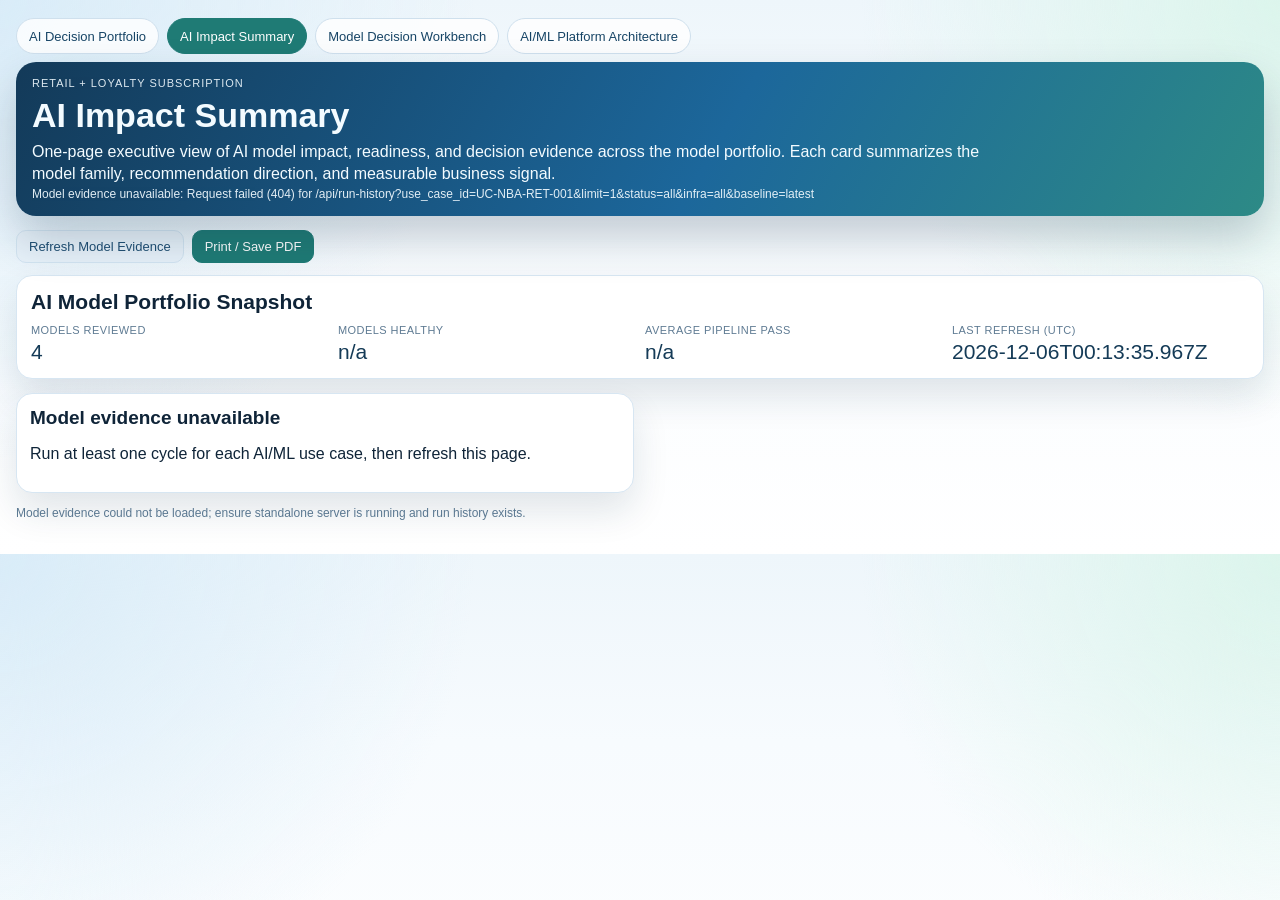
==== ui/experience/business-exec-summary.html @ dad5dd9d "Initial enterprise AI decision intelligence app" ====
<!doctype html>
<html lang="en">
  <head>
    <meta charset="UTF-8" />
    <meta name="viewport" content="width=device-width, initial-scale=1.0" />
    <title>AI Impact Summary</title>
    <link rel="stylesheet" href="business-storyboard.css" />
    <link rel="stylesheet" href="workbench-theme.css" />
  </head>
  <body>
    <main class="shell">
      <nav class="top-nav story-nav" aria-label="Business decision journey">
        <a href="business-home.html" title="Start with the AI model portfolio and recommended decision sequence.">AI Decision Portfolio</a>
        <a href="business-exec-summary.html" class="is-active" title="Review portfolio-level AI impact, model health, and readiness.">AI Impact Summary</a>
        <a href="workbench.html" title="Inspect model recommendations, impact forecasts, and evidence for each flow.">Model Decision Workbench</a>
        <a href="index.html" title="Open the AI/ML runtime architecture, lineage, and model evidence presentation.">AI/ML Platform Architecture</a>
      </nav>

      <section class="hero exec-hero">
        <p class="eyebrow">Retail + Loyalty Subscription</p>
        <h1>AI Impact Summary</h1>
        <p>
          One-page executive view of AI model impact, readiness, and decision evidence across the model portfolio.
          Each card summarizes the model family, recommendation direction, and measurable business signal.
        </p>
        <p id="exec-live-status" class="hero-live-status">Loading live AI impact summary...</p>
      </section>

      <section class="exec-toolbar" aria-label="Executive controls">
        <button id="exec-refresh" class="btn btn-secondary" type="button">Refresh Model Evidence</button>
        <button id="exec-print" class="btn btn-primary" type="button">Print / Save PDF</button>
      </section>

      <section class="exec-portfolio" aria-label="AI model portfolio overview">
        <article class="exec-portfolio-card">
          <h2>AI Model Portfolio Snapshot</h2>
          <div class="exec-portfolio-grid">
            <div>
              <p class="metric-label">Models Reviewed</p>
              <p id="exec-flows-reviewed" class="metric-value">4</p>
            </div>
            <div>
              <p class="metric-label">Models Healthy</p>
              <p id="exec-flows-healthy" class="metric-value">n/a</p>
            </div>
            <div>
              <p class="metric-label">Average Pipeline Pass</p>
              <p id="exec-avg-pass-rate" class="metric-value">n/a</p>
            </div>
            <div>
              <p class="metric-label">Last Refresh (UTC)</p>
              <p id="exec-last-refresh" class="metric-value">n/a</p>
            </div>
          </div>
        </article>
      </section>

      <section id="exec-cards" class="exec-grid" aria-label="AI model impact summaries"></section>

      <p id="exec-footnote" class="footnote">
        AI impact summary uses live model evidence from latest run artifacts (`/api/run-history` + `/api/runs`).
      </p>
    </main>
    <script src="business-exec-live.js"></script>
  </body>
</html>
---- ui/experience/business-storyboard.css ----
:root {
  --ink-900: #102336;
  --ink-700: #274662;
  --ink-500: #5a7891;
  --mist-120: #e8f1f8;
  --mist-80: #eff6fb;
  --mist-40: #f8fcff;
  --surface: #ffffff;
  --border-soft: #dbe9f4;
  --sky-600: #206ea2;
  --sea-600: #1e7c74;
  --amber-600: #b67b27;
  --rose-600: #b86258;
  --radius-xl: 20px;
  --radius-lg: 16px;
  --radius-md: 12px;
  --radius-sm: 10px;
  --shadow-soft: 0 14px 30px rgba(18, 46, 71, 0.1);
  --shadow-hero: 0 24px 56px rgba(13, 45, 70, 0.22);
  --font-main: "Avenir Next", "Trebuchet MS", "Gill Sans", sans-serif;
}

* {
  box-sizing: border-box;
}

body {
  margin: 0;
  font-family: var(--font-main);
  color: var(--ink-900);
  background:
    radial-gradient(circle at 10% 0%, #d6edfc 0%, transparent 46%),
    radial-gradient(circle at 90% 0%, #ddf7ef 0%, transparent 38%),
    linear-gradient(180deg, #eff7fd 0%, #f8fcff 34%, #ffffff 100%);
}

.shell {
  max-width: 1200px;
  margin: 0 auto;
  padding: 24px 20px 40px;
}

.top-nav {
  display: flex;
  flex-wrap: wrap;
  align-items: center;
  gap: 8px;
  margin-bottom: 12px;
}

.top-nav a {
  text-decoration: none;
  color: #0f3e5e;
  background: rgba(255, 255, 255, 0.72);
  border: 1px solid #d6e6f2;
  border-radius: 999px;
  padding: 8px 12px;
  font-size: 13px;
}

.top-nav a.is-active {
  background: #1f7b75;
  border-color: #1f7b75;
  color: #ffffff;
}

.story-nav {
  align-items: stretch;
}

.story-nav a {
  display: inline-flex;
  align-items: center;
  gap: 6px;
  min-height: 36px;
}

.story-nav a span {
  display: inline-flex;
  align-items: center;
  justify-content: center;
  min-width: 24px;
  height: 22px;
  border-radius: 999px;
  background: #e7f1f9;
  color: #1a628f;
  font-weight: 800;
  font-size: 11px;
}

.story-nav a.is-active span {
  background: rgba(255, 255, 255, 0.2);
  color: #ffffff;
}

.hero {
  background: linear-gradient(125deg, #153854 0%, #205e8a 58%, #2d8a86 100%);
  color: #f7fcff;
  border-radius: 24px;
  box-shadow: var(--shadow-hero);
  padding: 24px 22px 20px;
  position: relative;
  overflow: hidden;
}

.hero::after {
  content: "";
  position: absolute;
  right: -60px;
  bottom: -90px;
  width: 220px;
  height: 220px;
  border-radius: 50%;
  background: rgba(255, 255, 255, 0.12);
}

.hero > * {
  position: relative;
  z-index: 1;
}

.eyebrow {
  margin: 0 0 5px;
  text-transform: uppercase;
  letter-spacing: 0.08em;
  font-size: 12px;
  opacity: 0.9;
}

.hero h1 {
  margin: 0 0 10px;
  font-size: clamp(26px, 4vw, 38px);
  line-height: 1.04;
}

.hero p {
  margin: 0;
  max-width: 780px;
  line-height: 1.45;
}

.hero-live-status {
  margin-top: 10px;
  font-size: 12px;
  opacity: 0.92;
}

.hero-steps {
  margin-top: 12px;
  font-size: 13px;
  line-height: 1.5;
  color: #dff0fb;
}

.flow-strip {
  display: grid;
  grid-template-columns: repeat(3, minmax(0, 1fr));
  gap: 12px;
  margin-top: 16px;
}

.flow-pill {
  border: 1px solid rgba(255, 255, 255, 0.25);
  background: rgba(255, 255, 255, 0.15);
  border-radius: 999px;
  padding: 10px 12px;
  text-align: center;
  font-size: 13px;
}

.story-intro {
  margin-top: 14px;
  background: var(--surface);
  border: 1px solid var(--border-soft);
  border-radius: var(--radius-md);
  box-shadow: var(--shadow-soft);
  padding: 14px;
}

.story-title {
  margin: 0 0 8px;
  font-size: 18px;
  color: #1b4d6e;
}

.story-intro p {
  margin: 0;
  color: var(--ink-700);
  font-size: 14px;
  line-height: 1.45;
}

.story-intro p + p {
  margin-top: 8px;
}

.story-help {
  color: #305a76;
}

.pipeline {
  display: grid;
  grid-template-columns: repeat(3, minmax(0, 1fr));
  gap: 14px;
  margin-top: 16px;
}

.stage {
  background: var(--surface);
  border: 1px solid var(--border-soft);
  border-radius: var(--radius-lg);
  box-shadow: var(--shadow-soft);
  padding: 14px;
}

.stage-badge {
  display: inline-block;
  color: #ffffff;
  border-radius: 999px;
  padding: 4px 9px;
  font-size: 11px;
  text-transform: uppercase;
  letter-spacing: 0.06em;
  margin-bottom: 8px;
}

.stage-input .stage-badge {
  background: var(--sky-600);
}

.stage-reco .stage-badge {
  background: var(--sea-600);
}

.stage-impact .stage-badge {
  background: var(--amber-600);
}

.stage h2 {
  margin: 0 0 8px;
  font-size: 21px;
  line-height: 1.2;
}

.small-note {
  margin: 0;
  color: var(--ink-700);
  font-size: 13px;
  line-height: 1.4;
}

.stage-metric {
  margin-top: 10px;
  border: 1px solid #ddeaf3;
  background: #f6fbff;
  border-radius: var(--radius-sm);
  padding: 9px 10px;
}

.stage-metric.compact {
  margin-top: 0;
}

.stage-metric-grid {
  margin-top: 10px;
  display: grid;
  grid-template-columns: repeat(2, minmax(0, 1fr));
  gap: 8px;
}

.metric-label {
  margin: 0 0 4px;
  color: var(--ink-500);
  text-transform: uppercase;
  letter-spacing: 0.04em;
  font-size: 11px;
}

.metric-value {
  margin: 0;
  font-size: 24px;
  color: #153b57;
}

.metric-sub {
  margin: 4px 0 0;
  color: var(--ink-700);
  font-size: 12px;
  line-height: 1.35;
}

.signal-list {
  list-style: none;
  padding: 0;
  margin: 10px 0 0;
  display: grid;
  gap: 8px;
}

.signal-list li {
  background: var(--mist-40);
  border: 1px solid #e0ebf3;
  border-radius: var(--radius-sm);
  padding: 9px 10px;
  font-size: 13px;
  line-height: 1.35;
}

.signal-tag {
  display: inline-block;
  border-radius: 999px;
  font-size: 11px;
  padding: 2px 8px;
  margin-right: 5px;
  vertical-align: 1px;
}

.tag-good {
  background: #def3e6;
  color: #1d6f40;
}

.tag-watch {
  background: #fff2df;
  color: #8d5a0f;
}

.tag-risk {
  background: #f9e3e1;
  color: #8d3f39;
}

.recommendation-table {
  width: 100%;
  border-collapse: collapse;
  font-size: 13px;
  margin-top: 10px;
}

.recommendation-table th,
.recommendation-table td {
  text-align: left;
  padding: 8px 6px;
  border-bottom: 1px solid #e5edf4;
}

.recommendation-table th {
  color: var(--ink-500);
  font-weight: 600;
}

.rank-dot {
  width: 25px;
  height: 25px;
  border-radius: 50%;
  color: #ffffff;
  display: inline-flex;
  align-items: center;
  justify-content: center;
  font-size: 12px;
}

.rank-1 {
  background: #217e77;
}

.rank-2 {
  background: #2c84ba;
}

.rank-3 {
  background: #bd7f26;
}

.impact-grid {
  display: grid;
  gap: 8px;
  margin-top: 10px;
}

.impact-row {
  border: 1px solid #e1ebf3;
  background: var(--mist-40);
  border-radius: var(--radius-sm);
  padding: 8px 10px;
}

.impact-head {
  display: flex;
  justify-content: space-between;
  gap: 10px;
  font-size: 13px;
  margin-bottom: 5px;
}

.bar {
  width: 100%;
  height: 8px;
  background: #e8eff5;
  border-radius: 999px;
  overflow: hidden;
}

.fill {
  height: 100%;
  border-radius: 999px;
}

.fill-revenue {
  background: linear-gradient(90deg, #24887d, #57c299);
}

.fill-retention {
  background: linear-gradient(90deg, #247db7, #61afdd);
}

.fill-margin {
  background: linear-gradient(90deg, #b37721, #e3a44a);
}

.fill-risk {
  background: linear-gradient(90deg, #b85d54, #d98077);
}

.decision-panel {
  margin-top: 12px;
  border: 1px solid #d9e9f4;
  background: #f5fbff;
  border-radius: var(--radius-md);
  padding: 11px;
}

.decision-panel h3 {
  margin: 0 0 8px;
  font-size: 15px;
}

.decision-panel p {
  margin: 0;
  color: var(--ink-700);
  font-size: 13px;
}

.actions {
  display: flex;
  flex-wrap: wrap;
  gap: 8px;
  margin-top: 9px;
}

.btn {
  border: none;
  border-radius: 10px;
  padding: 9px 12px;
  font-size: 13px;
}

.btn-primary {
  color: #ffffff;
  background: #1f7b75;
}

.btn-secondary {
  color: #1b4566;
  background: #e5f0f8;
}

.footnote {
  margin-top: 13px;
  color: var(--ink-500);
  font-size: 12px;
}

.journey-nav {
  margin-top: 14px;
  display: flex;
  flex-wrap: wrap;
  gap: 8px;
}

.journey-nav a {
  text-decoration: none;
  display: inline-block;
  border-radius: 10px;
  padding: 8px 12px;
  font-size: 13px;
}

.journey-back {
  border: 1px solid #d8e8f3;
  background: #f4f9fd;
  color: #214966;
}

.journey-next {
  background: #1f7b75;
  color: #ffffff;
}

.flow-card-grid {
  margin-top: 16px;
  display: grid;
  grid-template-columns: repeat(2, minmax(0, 1fr));
  gap: 14px;
}

.flow-card {
  background: var(--surface);
  border: 1px solid var(--border-soft);
  border-radius: var(--radius-lg);
  box-shadow: var(--shadow-soft);
  padding: 14px;
}

.flow-card h2 {
  margin: 0 0 8px;
  font-size: 20px;
}

.flow-card-mode {
  margin: 0 0 8px;
  font-size: 12px;
  display: inline-block;
  padding: 3px 8px;
  border-radius: 999px;
  background: #def4ea;
  color: #1d6940;
}

.flow-card-mode.is-pending {
  background: #fff1de;
  color: #80510d;
}

.flow-card p {
  margin: 0 0 10px;
  font-size: 14px;
  color: var(--ink-700);
  line-height: 1.45;
}

.flow-card ul {
  list-style: none;
  margin: 0 0 12px;
  padding: 0;
  display: grid;
  gap: 6px;
  font-size: 13px;
}

.flow-card a {
  text-decoration: none;
  display: inline-block;
  border-radius: 10px;
  padding: 8px 11px;
  background: #1f7b75;
  color: #ffffff;
  font-size: 13px;
}

.support-panel {
  margin-top: 14px;
  border: 1px solid var(--border-soft);
  background: var(--mist-80);
  border-radius: var(--radius-md);
  padding: 12px;
  display: grid;
  grid-template-columns: minmax(0, 1fr) auto;
  gap: 14px;
  align-items: center;
}

.support-panel h3 {
  margin: 0 0 8px;
  font-size: 15px;
}

.support-panel p {
  margin: 0;
  color: var(--ink-700);
  font-size: 13px;
  line-height: 1.4;
}

.support-actions {
  display: flex;
  flex-wrap: wrap;
  gap: 8px;
  justify-content: flex-end;
}

.support-link {
  text-decoration: none;
  display: inline-block;
  border-radius: 10px;
  padding: 8px 12px;
  background: #1f7b75;
  color: #ffffff;
  font-size: 13px;
  white-space: nowrap;
}

.presentation-path {
  margin-top: 14px;
  border: 1px solid #dbe8f2;
  background: #f8fcff;
  border-radius: var(--radius-md);
  padding: 13px;
}

.presentation-path h3 {
  margin: 0 0 8px;
  font-size: 16px;
}

.presentation-path ol {
  margin: 0;
  padding-left: 18px;
  display: grid;
  gap: 6px;
  color: var(--ink-700);
  font-size: 13px;
}

.presentation-path a {
  text-decoration: none;
  margin-top: 10px;
  display: inline-block;
  border-radius: 10px;
  padding: 8px 12px;
  background: #1f7b75;
  color: #ffffff;
  font-size: 13px;
}

.exec-hero {
  padding-bottom: 18px;
}

.exec-toolbar {
  margin-top: 14px;
  display: flex;
  flex-wrap: wrap;
  gap: 8px;
}

.exec-portfolio {
  margin-top: 12px;
}

.exec-portfolio-card {
  background: var(--surface);
  border: 1px solid var(--border-soft);
  border-radius: var(--radius-lg);
  box-shadow: var(--shadow-soft);
  padding: 14px;
}

.exec-portfolio-card h2 {
  margin: 0;
  font-size: 21px;
}

.exec-portfolio-grid {
  margin-top: 10px;
  display: grid;
  grid-template-columns: repeat(4, minmax(0, 1fr));
  gap: 10px;
}

.exec-portfolio-grid .metric-value {
  font-size: 21px;
}

.exec-grid {
  margin-top: 14px;
  display: grid;
  grid-template-columns: repeat(2, minmax(0, 1fr));
  gap: 12px;
}

.exec-card {
  background: var(--surface);
  border: 1px solid var(--border-soft);
  border-radius: var(--radius-lg);
  box-shadow: var(--shadow-soft);
  padding: 13px;
}

.exec-card-error {
  border-color: #efd1ce;
  background: #fff8f7;
}

.exec-card-head {
  display: flex;
  align-items: baseline;
  justify-content: space-between;
  gap: 8px;
}

.exec-card h3 {
  margin: 0;
  font-size: 19px;
}

.exec-run {
  margin: 0;
  font-size: 12px;
  color: var(--ink-500);
}

.exec-decision,
.exec-context,
.exec-health,
.exec-meta {
  margin: 8px 0 0;
  color: var(--ink-700);
  font-size: 13px;
  line-height: 1.4;
}

.exec-kpi-list {
  margin-top: 10px;
  border: 1px solid #dce9f3;
  background: #f6fbff;
  border-radius: var(--radius-sm);
  padding: 8px 10px;
}

.exec-kpi-row {
  display: flex;
  justify-content: space-between;
  gap: 10px;
  font-size: 13px;
}

.exec-kpi-row + .exec-kpi-row {
  margin-top: 6px;
}

.exec-kpi-row strong {
  color: #173f5c;
}

.exec-link {
  margin-top: 10px;
  text-decoration: none;
  display: inline-block;
  border-radius: 10px;
  padding: 8px 12px;
  background: #1f7b75;
  color: #ffffff;
  font-size: 13px;
}

.guided-shell {
  margin-top: 14px;
  background:
    linear-gradient(120deg, rgba(21, 59, 87, 0.95) 0%, rgba(33, 104, 143, 0.93) 52%, rgba(42, 136, 131, 0.9) 100%);
  border: 1px solid rgba(255, 255, 255, 0.22);
  border-radius: var(--radius-lg);
  box-shadow: 0 18px 36px rgba(16, 49, 76, 0.24);
  color: #f3fbff;
  padding: 14px;
}

.guided-top-row {
  display: flex;
  align-items: center;
  justify-content: space-between;
  gap: 10px;
}

.guided-kicker {
  margin: 0;
  text-transform: uppercase;
  letter-spacing: 0.08em;
  font-size: 11px;
  opacity: 0.88;
}

.guided-top-row h3 {
  margin: 3px 0 0;
  font-size: 20px;
  line-height: 1.2;
}

.guided-mode-switch {
  display: inline-flex;
  gap: 6px;
  background: rgba(255, 255, 255, 0.1);
  border: 1px solid rgba(255, 255, 255, 0.26);
  padding: 4px;
  border-radius: 999px;
}

.guided-mode-btn {
  border: 0;
  background: transparent;
  color: #d9ecf8;
  border-radius: 999px;
  padding: 7px 11px;
  font-size: 12px;
}

.guided-mode-btn.is-active {
  background: #ffffff;
  color: #163f5e;
}

.guided-progress-track {
  margin-top: 12px;
  width: 100%;
  height: 8px;
  border-radius: 999px;
  background: rgba(255, 255, 255, 0.24);
  overflow: hidden;
}

.guided-progress-fill {
  height: 100%;
  width: 0;
  border-radius: 999px;
  background: linear-gradient(90deg, #66cebc 0%, #9ee5cf 100%);
  transition: width 0.35s ease;
}

.guided-steps {
  margin-top: 10px;
  display: grid;
  grid-template-columns: repeat(3, minmax(0, 1fr));
  gap: 8px;
}

.guided-step-btn {
  border: 1px solid rgba(255, 255, 255, 0.26);
  background: rgba(255, 255, 255, 0.1);
  color: #ecf7ff;
  border-radius: 10px;
  padding: 8px 10px;
  text-align: left;
  font-size: 13px;
  line-height: 1.3;
}

.guided-step-btn.is-active {
  border-color: rgba(255, 255, 255, 0.9);
  background: rgba(255, 255, 255, 0.2);
  box-shadow: inset 0 0 0 1px rgba(255, 255, 255, 0.18);
}

.guided-footer-row {
  margin-top: 10px;
  display: flex;
  flex-wrap: wrap;
  gap: 10px;
  align-items: baseline;
}

.guided-counter {
  margin: 0;
  font-size: 13px;
  font-weight: 600;
}

.guided-hint {
  margin: 0;
  font-size: 13px;
  color: #d5ebf9;
}

.guided-actions {
  margin-top: 10px;
  display: flex;
  flex-wrap: wrap;
  gap: 8px;
}

.guided-actions .btn {
  border: 1px solid rgba(255, 255, 255, 0.34);
}

.story-guided-mode .pipeline {
  margin-top: 12px;
  grid-template-columns: 1fr;
}

.story-guided-mode .story-step {
  max-width: 980px;
  width: 100%;
  margin: 0 auto;
  animation: guided-step-enter 0.28s ease;
}

.story-guided-mode .story-step.is-current-step {
  box-shadow: 0 20px 38px rgba(15, 42, 65, 0.16);
}

@keyframes guided-step-enter {
  from {
    opacity: 0;
    transform: translateY(8px);
  }

  to {
    opacity: 1;
    transform: translateY(0);
  }
}

@media (max-width: 1100px) {
  .pipeline {
    grid-template-columns: 1fr;
  }

  .stage-metric-grid {
    grid-template-columns: 1fr;
  }

  .flow-strip {
    grid-template-columns: 1fr;
  }

  .exec-portfolio-grid {
    grid-template-columns: repeat(2, minmax(0, 1fr));
  }

  .exec-grid {
    grid-template-columns: 1fr;
  }

  .guided-top-row {
    flex-direction: column;
    align-items: flex-start;
  }

  .guided-steps {
    grid-template-columns: 1fr;
  }
}

@media (max-width: 720px) {
  .support-panel {
    grid-template-columns: 1fr;
  }

  .support-actions {
    justify-content: flex-start;
  }

  .flow-card-grid {
    grid-template-columns: 1fr;
  }

  .exec-portfolio-grid {
    grid-template-columns: 1fr;
  }
}

@media print {
  body {
    background: #ffffff;
    color: #111111;
  }

  .shell {
    max-width: none;
    padding: 0;
  }

  .top-nav,
  .exec-toolbar,
  .guided-shell,
  .exec-link {
    display: none;
  }

  .hero {
    box-shadow: none;
    border: 1px solid #dcdcdc;
    background: #ffffff;
    color: #111111;
  }

  .hero::after {
    display: none;
  }

  .exec-card,
  .exec-portfolio-card {
    break-inside: avoid;
    box-shadow: none;
    border: 1px solid #dcdcdc;
  }

  .exec-grid {
    grid-template-columns: 1fr 1fr;
  }
}
---- ui/experience/workbench-theme.css ----
:root {
  --wb-bg-1: #f2f8fc;
  --wb-bg-2: #ffffff;
  --wb-ink-900: #0f2438;
  --wb-ink-700: #2e4a62;
  --wb-ink-500: #5f7b93;
  --wb-border: #d7e6f2;
  --wb-surface: #ffffff;
  --wb-brand: #1c6fa6;
  --wb-brand-2: #1f7b75;
  --wb-brand-soft: #e8f4fb;
  --wb-good: #22764a;
  --wb-warn: #9b6718;
  --wb-bad: #9f3d38;
  --wb-radius-lg: 16px;
  --wb-radius-md: 12px;
  --wb-radius-sm: 10px;
  --wb-shadow: 0 18px 36px rgba(20, 49, 73, 0.12);
  --wb-font: "Avenir Next", "Trebuchet MS", "Gill Sans", sans-serif;
}

body {
  font-family: var(--wb-font);
  color: var(--wb-ink-900);
  background:
    radial-gradient(circle at 0% 0%, #d9ecf8 0%, transparent 34%),
    radial-gradient(circle at 100% 0%, #dcf5ec 0%, transparent 30%),
    linear-gradient(180deg, #eef6fb 0%, #f7fbfe 34%, #ffffff 100%);
}

.page-bg {
  display: none;
}

.shell,
.app-shell {
  max-width: 1420px;
  margin: 0 auto;
  padding: 18px 16px 22px;
}

.top-nav,
.wb-theme-top-nav {
  display: flex;
  flex-wrap: wrap;
  gap: 8px;
  margin-bottom: 8px;
}

.top-nav a,
.wb-theme-top-nav a {
  text-decoration: none;
  font-size: 13px;
  color: #174566;
  border: 1px solid #cfe0ed;
  border-radius: 999px;
  background: rgba(255, 255, 255, 0.82);
  padding: 8px 12px;
}

.top-nav a.is-active,
.wb-theme-top-nav a.is-active {
  background: var(--wb-brand-2);
  border-color: var(--wb-brand-2);
  color: #ffffff;
}

.story-nav a {
  display: inline-flex;
  align-items: center;
  gap: 6px;
}

.story-nav a span {
  display: inline-flex;
  align-items: center;
  justify-content: center;
  min-width: 24px;
  height: 22px;
  border-radius: 999px;
  background: #e7f1f9;
  color: #1a628f;
  font-weight: 800;
  font-size: 11px;
}

.story-nav a.is-active span {
  background: rgba(255, 255, 255, 0.2);
  color: #ffffff;
}

.hero {
  border-radius: 20px;
  background: linear-gradient(120deg, #133a59 0%, #1c679b 56%, #2d8a86 100%);
  color: #f3fbff;
  padding: 14px 16px;
  box-shadow: 0 22px 45px rgba(17, 48, 75, 0.23);
}

.hero::after {
  display: none;
}

.eyebrow {
  margin: 0;
  font-size: 11px;
  text-transform: uppercase;
  letter-spacing: 0.09em;
  opacity: 0.9;
}

.hero h1 {
  margin: 6px 0;
  font-size: clamp(25px, 3vw, 34px);
  line-height: 1.1;
}

.hero p,
.subtitle {
  margin: 0;
  max-width: 980px;
  line-height: 1.4;
  color: inherit;
}

.hero-live-status {
  margin-top: 10px;
}

.card,
.flow-card,
.exec-portfolio-card,
.exec-card,
.support-panel,
.presentation-path {
  border: 1px solid var(--wb-border);
  border-radius: var(--wb-radius-lg);
  background: var(--wb-surface);
  box-shadow: var(--wb-shadow);
}

.section-head p,
.small,
.small-inline,
.flow-card p,
.support-panel p,
.presentation-path ol,
.exec-decision,
.exec-context,
.exec-health,
.exec-meta {
  color: var(--wb-ink-700);
}

.label,
.metric-label,
.flow-card-mode,
.history-run {
  color: var(--wb-ink-500);
}

.flow-strip {
  margin-top: 12px;
}

.flow-pill {
  border: 1px solid rgba(255, 255, 255, 0.33);
  background: rgba(255, 255, 255, 0.15);
  color: #e7f5ff;
}

.mode-toggle {
  background: #e7f1f9;
  border: 1px solid #d2e4f1;
}

.mode-btn {
  color: #1f4e72;
}

.mode-btn.is-active {
  background: var(--wb-brand-2);
  color: #ffffff;
}

#use-case-select,
#run-seed,
#run-runtime-mode,
#run-scenario-id,
#run-history-limit,
#run-history-status,
#run-history-infra,
#run-history-baseline,
.history-filters select,
.history-filters input[type="text"] {
  border: 1px solid #cfdfec;
  border-radius: 10px;
  background: #ffffff;
  color: #1f4e72;
}

.action-btn {
  border: 1px solid #d2e4f1;
  border-radius: 10px;
  background: #e7f1f9;
  color: #1f4e72;
}

.action-btn.alt {
  background: #e8f4fb;
  border-color: #d2e4f1;
  color: #1f4e72;
}

.run-history-wrap,
#story-content,
#run-content {
  padding-bottom: 12px;
}

.history-card,
.layer-card,
.row-item,
.guided-step,
.tile {
  border: 1px solid #dbe8f2;
  background: #ffffff;
}

.table-wrap {
  border: 1px solid #dce9f3;
  border-radius: var(--wb-radius-sm);
}

.table th {
  background: #eef5fb;
  color: var(--wb-ink-700);
}

.status.pass {
  background: #def4e7;
  color: var(--wb-good);
  border-color: rgba(34, 118, 74, 0.22);
}

.status.fail {
  background: #fde6e4;
  color: var(--wb-bad);
  border-color: rgba(159, 61, 56, 0.25);
}

.status.warn {
  background: #fff3df;
  color: var(--wb-warn);
  border-color: rgba(155, 103, 24, 0.26);
}

.status.unknown {
  background: #e9eef3;
  color: #4b6073;
  border-color: rgba(75, 96, 115, 0.24);
}

.btn,
.flow-card a,
.support-link,
.presentation-path a,
.exec-link {
  border-radius: 10px;
  padding: 8px 12px;
  border: 1px solid transparent;
}

.btn-primary,
.flow-card a,
.support-link,
.presentation-path a,
.exec-link {
  background: var(--wb-brand-2);
  border-color: var(--wb-brand-2);
  color: #ffffff;
}

.btn-secondary {
  background: #e7f1f9;
  border-color: #d2e4f1;
  color: #1f4e72;
}

.footer-note {
  margin-top: 12px;
  border: 1px solid var(--wb-border);
  border-radius: var(--wb-radius-md);
  background: #f8fcff;
  box-shadow: var(--wb-shadow);
  padding: 0 16px;
}

@media (max-width: 980px) {
  .shell,
  .app-shell {
    padding: 14px 12px 18px;
  }

  .flow-strip,
  .flow-card-grid,
  .exec-portfolio-grid,
  .exec-grid,
  .controls,
  .tiles,
  .architecture-grid,
  .detail-layout {
    grid-template-columns: 1fr;
  }
}
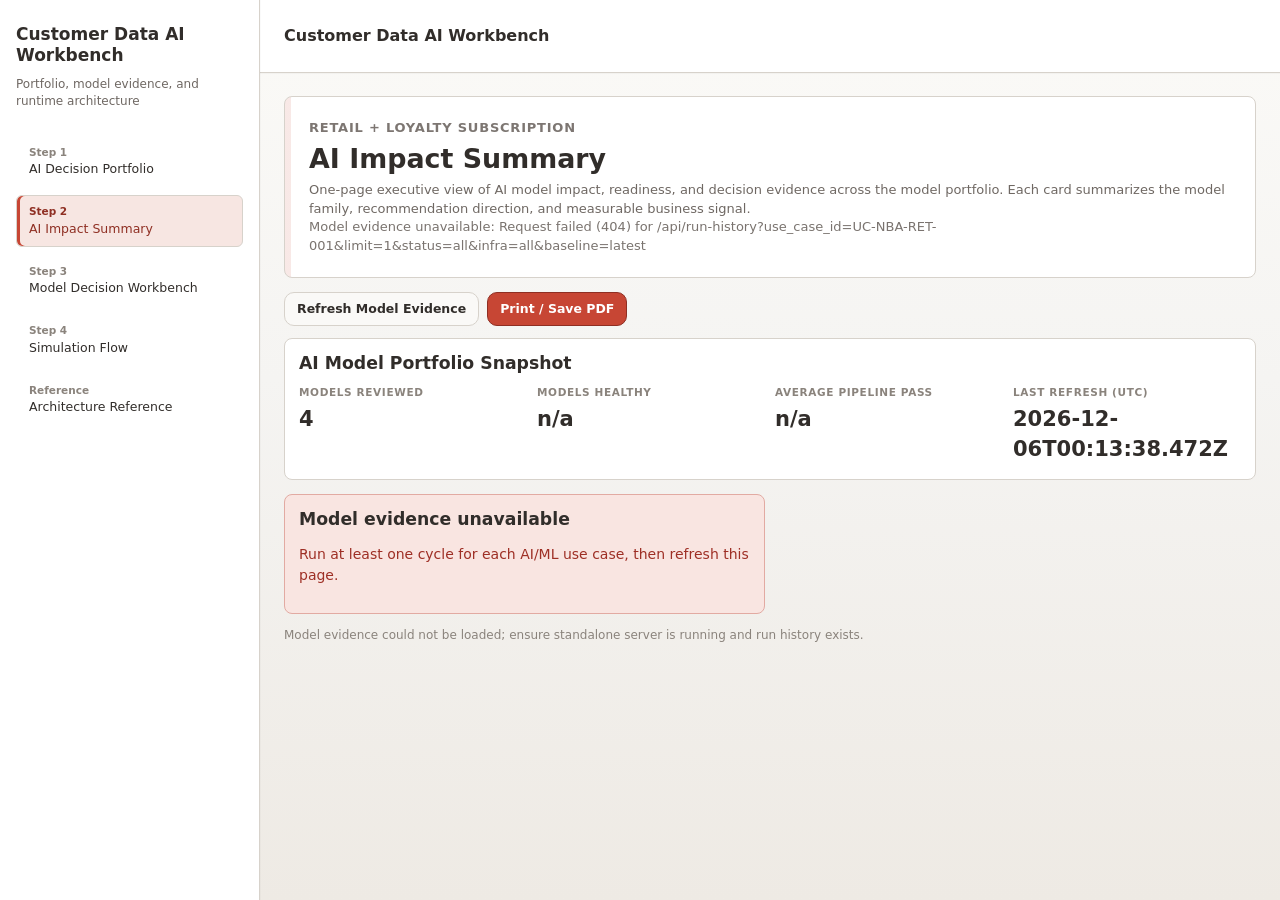
==== commit 3ef46949: "Refine Redwood UI and simulation flow" ====
--- a/ui/experience/business-exec-summary.html
+++ b/ui/experience/business-exec-summary.html
@@ -13,7 +13,8 @@
         <a href="business-home.html" title="Start with the AI model portfolio and recommended decision sequence.">AI Decision Portfolio</a>
         <a href="business-exec-summary.html" class="is-active" title="Review portfolio-level AI impact, model health, and readiness.">AI Impact Summary</a>
         <a href="workbench.html" title="Inspect model recommendations, impact forecasts, and evidence for each flow.">Model Decision Workbench</a>
-        <a href="index.html" title="Open the AI/ML runtime architecture, lineage, and model evidence presentation.">AI/ML Platform Architecture</a>
+        <a href="index.html#simulate" title="Change model setup, run stage-by-stage simulation, and inspect live evidence.">Simulation Flow</a>
+        <a href="index.html#overview" title="Open the AI/ML runtime architecture, lineage, and reference evidence.">Architecture Reference</a>
       </nav>
 
       <section class="hero exec-hero">
--- a/ui/experience/workbench-theme.css
+++ b/ui/experience/workbench-theme.css
@@ -313,3 +313,2286 @@
     grid-template-columns: 1fr;
   }
 }
+
+/* Redwood presentation layer inspired by the renewal copilot: warm enterprise neutrals,
+   redwood red actions, and denser evidence surfaces. */
+:root {
+  --redwood-bg: #f7f5f1;
+  --redwood-bg-raised: #fbfaf7;
+  --redwood-surface: #fffefa;
+  --redwood-surface-subtle: #f1eee8;
+  --redwood-border: #ddd7cd;
+  --redwood-border-strong: #cfc5b8;
+  --redwood-ink: #211f1d;
+  --redwood-muted: #625c55;
+  --redwood-muted-2: #82786d;
+  --redwood-red: #c74634;
+  --redwood-red-dark: #9f3327;
+  --redwood-red-soft: #f8e9e5;
+  --redwood-blue: #315f72;
+  --redwood-blue-soft: #e7eff2;
+  --redwood-green: #2f6f4e;
+  --redwood-green-soft: #e8f2eb;
+  --redwood-amber: #8b6220;
+  --redwood-amber-soft: #fbf0dc;
+  --redwood-danger: #9e2f25;
+  --redwood-danger-soft: #fae8e5;
+
+  --ink-900: var(--redwood-ink);
+  --ink-700: var(--redwood-muted);
+  --ink-500: var(--redwood-muted-2);
+  --mist-120: #e8e2d8;
+  --mist-80: #f3f0ea;
+  --mist-40: var(--redwood-bg-raised);
+  --surface: var(--redwood-surface);
+  --border-soft: var(--redwood-border);
+  --sky-600: var(--redwood-blue);
+  --sea-600: var(--redwood-green);
+  --amber-600: var(--redwood-amber);
+  --rose-600: var(--redwood-red);
+
+  --bg-deep: #2a2520;
+  --bg-mid: #4d332b;
+  --bg-soft: var(--redwood-bg);
+  --card: var(--redwood-surface);
+  --ink-strong: var(--redwood-ink);
+  --ink-muted: var(--redwood-muted);
+  --accent: var(--redwood-red);
+  --accent-2: #b8753d;
+  --pass: var(--redwood-green);
+  --fail: var(--redwood-danger);
+  --warn: var(--redwood-amber);
+  --unknown: var(--redwood-muted-2);
+  --border: var(--redwood-border);
+  --shadow: 0 1px 2px rgba(33, 31, 29, 0.05);
+
+  --wb-bg-1: var(--redwood-bg);
+  --wb-bg-2: var(--redwood-surface);
+  --wb-ink-900: var(--redwood-ink);
+  --wb-ink-700: var(--redwood-muted);
+  --wb-ink-500: var(--redwood-muted-2);
+  --wb-border: var(--redwood-border);
+  --wb-surface: var(--redwood-surface);
+  --wb-brand: var(--redwood-red);
+  --wb-brand-2: var(--redwood-red);
+  --wb-brand-soft: var(--redwood-red-soft);
+  --wb-good: var(--redwood-green);
+  --wb-warn: var(--redwood-amber);
+  --wb-bad: var(--redwood-danger);
+  --wb-shadow: 0 1px 2px rgba(33, 31, 29, 0.05);
+}
+
+body {
+  background: linear-gradient(180deg, #fbfaf7 0%, var(--redwood-bg) 42%, #f2eee7 100%);
+  color: var(--redwood-ink);
+}
+
+.shell,
+.app-shell {
+  max-width: 1360px;
+}
+
+.top-nav,
+.wb-theme-top-nav {
+  margin-bottom: 12px;
+}
+
+.top-nav a,
+.wb-theme-top-nav a {
+  border-color: var(--redwood-border);
+  background: rgba(255, 254, 250, 0.92);
+  color: var(--redwood-muted);
+  box-shadow: 0 1px 1px rgba(33, 31, 29, 0.025);
+}
+
+.top-nav a:hover,
+.wb-theme-top-nav a:hover {
+  border-color: var(--redwood-border-strong);
+  background: var(--redwood-surface-subtle);
+  color: var(--redwood-ink);
+}
+
+.top-nav a.is-active,
+.wb-theme-top-nav a.is-active {
+  background: var(--redwood-red);
+  border-color: var(--redwood-red-dark);
+  color: #fffefa;
+}
+
+.hero {
+  border: 1px solid var(--redwood-border);
+  background:
+    linear-gradient(90deg, rgba(199, 70, 52, 0.12) 0 8px, transparent 8px),
+    linear-gradient(180deg, #fffefa 0%, #f6f2ec 100%);
+  color: var(--redwood-ink);
+  box-shadow: 0 10px 26px rgba(33, 31, 29, 0.08);
+  padding: 18px 20px;
+}
+
+.hero h1 {
+  color: var(--redwood-ink);
+  font-size: clamp(26px, 3.2vw, 38px);
+  letter-spacing: 0;
+}
+
+.hero p,
+.subtitle {
+  color: var(--redwood-muted);
+}
+
+.eyebrow,
+.label,
+.metric-label,
+.flow-card-mode,
+.history-run,
+.svg-eyebrow {
+  color: var(--redwood-red-dark);
+}
+
+.flow-strip {
+  grid-template-columns: repeat(3, minmax(180px, 1fr));
+}
+
+.flow-pill {
+  border-color: var(--redwood-border);
+  background: var(--redwood-bg-raised);
+  color: var(--redwood-ink);
+}
+
+.card,
+.flow-card,
+.exec-portfolio-card,
+.exec-card,
+.support-panel,
+.presentation-path,
+.technical-proof-strip article,
+.presentation-steps,
+.backend-support-card,
+.architecture-stage-card,
+.architecture-stage-intro,
+.guided-step,
+.tile,
+.layer-card,
+.row-item,
+.history-card,
+.decision-panel,
+.stage,
+.stage-metric,
+.signal-list li,
+.impact-row {
+  border-color: var(--redwood-border);
+  background: var(--redwood-surface);
+  box-shadow: 0 1px 2px rgba(33, 31, 29, 0.045);
+}
+
+.support-panel,
+.presentation-path,
+.presentation-lede,
+.decision-panel,
+.stage-metric,
+.signal-list li,
+.impact-row {
+  background: var(--redwood-bg-raised);
+}
+
+.presentation-steps {
+  top: 14px;
+  gap: 7px;
+  background: rgba(255, 254, 250, 0.96);
+}
+
+.presentation-steps a {
+  border-color: var(--redwood-border);
+  background: var(--redwood-bg-raised);
+  color: var(--redwood-muted);
+}
+
+.presentation-steps a:hover,
+.presentation-steps a.is-active {
+  border-color: #d9a79d;
+  background: var(--redwood-red-soft);
+  color: var(--redwood-red-dark);
+}
+
+.presentation-steps a.is-active {
+  box-shadow: inset 3px 0 0 var(--redwood-red);
+}
+
+.presentation-steps strong,
+.technical-proof-strip span,
+.flow-card h2,
+.stage h2,
+.story-title,
+.presentation-path h3,
+.exec-portfolio-card h2,
+.exec-card h2,
+.section-head h2,
+.presentation-lede h2,
+.metric-value,
+.svg-title,
+.svg-node-title,
+.svg-support-title,
+.svg-stage-number {
+  color: var(--redwood-ink);
+}
+
+.section-head p,
+.small,
+.small-inline,
+.flow-card p,
+.flow-card ul,
+.support-panel p,
+.presentation-path ol,
+.exec-decision,
+.exec-context,
+.exec-health,
+.exec-meta,
+.metric-sub,
+.decision-panel p,
+.signal-list li,
+.svg-node-copy,
+.svg-support-copy,
+.svg-stage-copy,
+figcaption {
+  color: var(--redwood-muted);
+}
+
+.btn-primary,
+.flow-card a,
+.support-link,
+.presentation-path a,
+.exec-link,
+.action-btn:not(.alt),
+.journey-next {
+  background: linear-gradient(180deg, #cf5a49 0%, var(--redwood-red) 100%);
+  border-color: var(--redwood-red-dark);
+  color: #fffefa;
+  box-shadow: 0 8px 18px rgba(159, 51, 39, 0.14);
+}
+
+.btn-primary:hover,
+.flow-card a:hover,
+.support-link:hover,
+.presentation-path a:hover,
+.exec-link:hover,
+.action-btn:not(.alt):hover,
+.journey-next:hover {
+  background: linear-gradient(180deg, var(--redwood-red) 0%, var(--redwood-red-dark) 100%);
+}
+
+.btn-secondary,
+.action-btn.alt,
+.journey-back,
+.mode-btn,
+.support-link:nth-child(2) {
+  border-color: var(--redwood-border);
+  background: var(--redwood-surface-subtle);
+  color: var(--redwood-ink);
+}
+
+.mode-toggle {
+  border-color: var(--redwood-border);
+  background: var(--redwood-surface-subtle);
+}
+
+.mode-btn.is-active {
+  background: var(--redwood-red-soft);
+  color: var(--redwood-red-dark);
+}
+
+.flow-card-mode,
+.status.pass,
+.tag-good {
+  border-color: #bcd8c6;
+  background: var(--redwood-green-soft);
+  color: var(--redwood-green);
+}
+
+.flow-card-mode.is-pending,
+.status.warn,
+.tag-watch {
+  border-color: #e2c58d;
+  background: var(--redwood-amber-soft);
+  color: var(--redwood-amber);
+}
+
+.status.fail,
+.tag-risk {
+  border-color: #e0aaa2;
+  background: var(--redwood-danger-soft);
+  color: var(--redwood-danger);
+}
+
+.status.unknown {
+  border-color: var(--redwood-border);
+  background: var(--redwood-surface-subtle);
+  color: var(--redwood-muted);
+}
+
+.rank-1,
+.fill-revenue,
+.fill-retention,
+.fill-margin,
+.fill-risk {
+  background: linear-gradient(90deg, var(--redwood-red) 0%, #d18b5b 100%);
+}
+
+.rank-2 {
+  background: var(--redwood-blue);
+}
+
+.rank-3 {
+  background: var(--redwood-amber);
+}
+
+.recommendation-table th,
+.table th,
+.data-table th {
+  background: #ede8df;
+  color: var(--redwood-muted);
+  border-color: var(--redwood-border);
+}
+
+.recommendation-table td,
+.table td,
+.data-table td {
+  border-color: #ebe6dc;
+  color: var(--redwood-ink);
+}
+
+#use-case-select,
+#run-seed,
+#run-runtime-mode,
+#run-scenario-id,
+#run-history-limit,
+#run-history-status,
+#run-history-infra,
+#run-history-baseline,
+.history-filters select,
+.history-filters input[type="text"] {
+  border-color: var(--redwood-border);
+  background: var(--redwood-surface);
+  color: var(--redwood-ink);
+}
+
+a:focus-visible,
+button:focus-visible,
+input:focus-visible,
+select:focus-visible,
+textarea:focus-visible {
+  outline: 2px solid var(--redwood-red);
+  outline-offset: 2px;
+}
+
+@media (max-width: 720px) {
+  .flow-strip {
+    grid-template-columns: 1fr;
+  }
+
+  .flow-pill {
+    min-width: 0;
+    white-space: normal;
+  }
+}
+
+/* Renewal-copilot shell treatment: fixed left rail plus top context bar. */
+@media (min-width: 981px) {
+  body {
+    min-height: 100vh;
+  }
+
+  .shell,
+  .app-shell {
+    max-width: none;
+    margin: 0 0 0 260px;
+    padding: 88px 24px 34px;
+  }
+
+  .shell::before,
+  .app-shell::before {
+    content: "Customer Data AI Workbench";
+    position: fixed;
+    z-index: 9;
+    top: 0;
+    right: 0;
+    left: 260px;
+    height: 64px;
+    display: flex;
+    align-items: center;
+    border-bottom: 1px solid var(--redwood-border);
+    background: rgba(255, 254, 250, 0.96);
+    color: var(--redwood-ink);
+    font-size: 15px;
+    font-weight: 800;
+    padding: 0 24px;
+    box-shadow: 0 1px 0 rgba(33, 31, 29, 0.03);
+  }
+
+  .top-nav,
+  .wb-theme-top-nav {
+    position: fixed;
+    z-index: 10;
+    inset: 0 auto 0 0;
+    width: 260px;
+    display: flex;
+    flex-direction: column;
+    flex-wrap: nowrap;
+    align-items: stretch;
+    gap: 10px;
+    margin: 0;
+    padding: 24px 16px;
+    border-right: 1px solid var(--redwood-border);
+    background: rgba(255, 254, 250, 0.98);
+    box-shadow: 1px 0 0 rgba(33, 31, 29, 0.02);
+  }
+
+  .top-nav::before,
+  .wb-theme-top-nav::before {
+    content: "Customer Data AI Workbench";
+    order: 0;
+    display: block;
+    margin-bottom: 2px;
+    color: var(--redwood-ink);
+    font-size: 18px;
+    font-weight: 800;
+    line-height: 1.18;
+  }
+
+  .top-nav::after,
+  .wb-theme-top-nav::after {
+    content: "Portfolio, model evidence, and runtime architecture";
+    order: 1;
+    display: block;
+    margin: 0 0 14px;
+    color: var(--redwood-muted);
+    font-size: 12px;
+    line-height: 1.4;
+  }
+
+  .top-nav a,
+  .wb-theme-top-nav a {
+    order: 2;
+    display: grid;
+    gap: 4px;
+    min-height: 52px;
+    align-content: center;
+    border-radius: 10px;
+    padding: 10px 12px;
+    white-space: normal;
+  }
+
+  .top-nav a::before,
+  .wb-theme-top-nav a::before {
+    display: inline-flex;
+    width: fit-content;
+    border: 1px solid var(--redwood-border);
+    border-radius: 999px;
+    background: var(--redwood-bg-raised);
+    color: var(--redwood-muted);
+    font-size: 11px;
+    font-weight: 800;
+    line-height: 1;
+    padding: 4px 7px;
+  }
+
+  .top-nav a:nth-of-type(1)::before,
+  .wb-theme-top-nav a:nth-of-type(1)::before {
+    content: "Step 1";
+  }
+
+  .top-nav a:nth-of-type(2)::before,
+  .wb-theme-top-nav a:nth-of-type(2)::before {
+    content: "Step 2";
+  }
+
+  .top-nav a:nth-of-type(3)::before,
+  .wb-theme-top-nav a:nth-of-type(3)::before {
+    content: "Step 3";
+  }
+
+  .top-nav a:nth-of-type(4)::before,
+  .wb-theme-top-nav a:nth-of-type(4)::before {
+    content: "Step 4";
+  }
+
+  .top-nav a:nth-of-type(5)::before,
+  .wb-theme-top-nav a:nth-of-type(5)::before {
+    content: "Reference";
+  }
+
+  .top-nav a.is-active::before,
+  .wb-theme-top-nav a.is-active::before {
+    border-color: rgba(255, 254, 250, 0.32);
+    background: rgba(255, 254, 250, 0.16);
+    color: #fffefa;
+  }
+
+  .hero {
+    margin-bottom: 14px;
+  }
+
+  .presentation-shell {
+    grid-template-columns: 250px minmax(0, 1fr);
+  }
+}
+
+@media (max-width: 980px) {
+  .top-nav,
+  .wb-theme-top-nav {
+    padding-top: 2px;
+  }
+}
+
+/* Strict Redwood correction pass: flatter Oracle-style enterprise UI. */
+:root {
+  --redwood-font: "Oracle Sans", "Helvetica Neue", Arial, sans-serif;
+  --redwood-bg: #f5f4f2;
+  --redwood-bg-raised: #faf9f7;
+  --redwood-surface: #ffffff;
+  --redwood-surface-subtle: #f3f2ef;
+  --redwood-border: #d7d2cb;
+  --redwood-border-strong: #bfb8ae;
+  --redwood-ink: #312d2a;
+  --redwood-muted: #6f6863;
+  --redwood-muted-2: #8a837c;
+  --redwood-red: #c74634;
+  --redwood-red-dark: #8f2f23;
+  --redwood-red-soft: #f7e6e2;
+  --redwood-blue: #315f72;
+  --redwood-blue-soft: #e8f0f2;
+  --redwood-green: #2f6f4e;
+  --redwood-green-soft: #e8f1eb;
+  --redwood-amber: #8b6220;
+  --redwood-amber-soft: #f8eedc;
+  --redwood-danger: #9e2f25;
+  --redwood-danger-soft: #f9e5e1;
+}
+
+html,
+body {
+  font-family: var(--redwood-font);
+  font-size: 14px;
+  line-height: 1.45;
+  background: var(--redwood-bg);
+  color: var(--redwood-ink);
+}
+
+body,
+button,
+input,
+select,
+textarea {
+  font-family: var(--redwood-font);
+}
+
+h1,
+h2,
+h3,
+.hero h1,
+.flow-card h2,
+.stage h2,
+.presentation-lede h2,
+.exec-portfolio-card h2,
+.exec-card h2,
+.section-head h2,
+.story-title,
+.presentation-path h3 {
+  font-family: var(--redwood-font);
+  letter-spacing: 0;
+  color: var(--redwood-ink);
+}
+
+.hero h1 {
+  max-width: 980px;
+  font-size: clamp(27px, 2.35vw, 36px);
+  font-weight: 650;
+  line-height: 1.14;
+}
+
+.flow-card h2,
+.stage h2,
+.presentation-lede h2,
+.exec-portfolio-card h2,
+.exec-card h2,
+.section-head h2 {
+  font-size: 18px;
+  font-weight: 650;
+  line-height: 1.25;
+}
+
+.hero,
+.card,
+.flow-card,
+.exec-portfolio-card,
+.exec-card,
+.support-panel,
+.presentation-path,
+.technical-proof-strip article,
+.presentation-steps,
+.backend-support-card,
+.architecture-stage-card,
+.architecture-stage-intro,
+.guided-step,
+.tile,
+.layer-card,
+.row-item,
+.history-card,
+.decision-panel,
+.stage,
+.stage-metric,
+.signal-list li,
+.impact-row,
+.table-wrap,
+.backend-diagram,
+.stage-component-diagram {
+  border-color: var(--redwood-border);
+  border-radius: 8px;
+  background: var(--redwood-surface);
+  box-shadow: none;
+}
+
+.hero {
+  padding: 18px 20px;
+  background:
+    linear-gradient(90deg, rgba(199, 70, 52, 0.11) 0 5px, transparent 5px),
+    var(--redwood-surface);
+}
+
+.hero p,
+.subtitle,
+.section-head p,
+.small,
+.small-inline,
+.flow-card p,
+.flow-card ul,
+.support-panel p,
+.presentation-path ol,
+.metric-sub,
+figcaption {
+  color: var(--redwood-muted);
+}
+
+.eyebrow,
+.label,
+.metric-label,
+.flow-card-mode,
+.history-run {
+  color: var(--redwood-muted-2);
+  font-size: 11px;
+  font-weight: 600;
+  letter-spacing: 0.08em;
+}
+
+.flow-pill,
+.story-nav a span,
+.presentation-steps a,
+.nav-step-label,
+.status,
+.flow-card-mode,
+.signal-tag,
+.wb-status-pill {
+  border-radius: 999px;
+}
+
+.btn,
+.btn-primary,
+.btn-secondary,
+.action-btn,
+.flow-card a,
+.support-link,
+.presentation-path a,
+.exec-link,
+.journey-nav a,
+.top-nav a,
+.wb-theme-top-nav a {
+  border-radius: 6px;
+  box-shadow: none;
+  font-weight: 600;
+}
+
+.top-nav a,
+.wb-theme-top-nav a {
+  border-color: var(--redwood-border);
+  background: var(--redwood-surface);
+  color: var(--redwood-ink);
+}
+
+.top-nav a.is-active,
+.wb-theme-top-nav a.is-active {
+  border-color: var(--redwood-border);
+  background: var(--redwood-red-soft);
+  color: var(--redwood-red-dark);
+  box-shadow: inset 3px 0 0 var(--redwood-red);
+}
+
+.top-nav a.is-active span,
+.wb-theme-top-nav a.is-active span {
+  color: var(--redwood-red-dark);
+}
+
+.btn-primary,
+.flow-card a,
+.support-link:first-child,
+.presentation-path a,
+.exec-link,
+.action-btn:not(.alt),
+.journey-next {
+  border-color: var(--redwood-red-dark);
+  background: var(--redwood-red);
+  color: #ffffff;
+}
+
+.btn-primary:hover,
+.flow-card a:hover,
+.support-link:first-child:hover,
+.presentation-path a:hover,
+.exec-link:hover,
+.action-btn:not(.alt):hover,
+.journey-next:hover {
+  border-color: #74261c;
+  background: var(--redwood-red-dark);
+}
+
+.btn-secondary,
+.support-link:nth-child(2),
+.action-btn.alt,
+.journey-back {
+  border: 1px solid var(--redwood-border);
+  background: var(--redwood-bg-raised);
+  color: var(--redwood-ink);
+}
+
+.btn-secondary:hover,
+.support-link:nth-child(2):hover,
+.action-btn.alt:hover,
+.journey-back:hover {
+  border-color: var(--redwood-border-strong);
+  background: var(--redwood-surface-subtle);
+}
+
+.flow-card-grid,
+.pipeline,
+.exec-grid {
+  gap: 12px;
+}
+
+.flow-card {
+  padding: 16px;
+}
+
+.support-panel {
+  background: var(--redwood-surface);
+}
+
+.presentation-steps {
+  background: var(--redwood-surface);
+}
+
+.presentation-steps a {
+  border-radius: 6px;
+  background: var(--redwood-surface);
+}
+
+.presentation-steps a.is-active {
+  border-color: var(--redwood-border);
+  background: var(--redwood-red-soft);
+  color: var(--redwood-red-dark);
+  box-shadow: inset 3px 0 0 var(--redwood-red);
+}
+
+.recommendation-table th,
+.table th,
+.data-table th {
+  background: #f0eeeb;
+  color: var(--redwood-muted);
+}
+
+.recommendation-table td,
+.table td,
+.data-table td {
+  color: var(--redwood-ink);
+}
+
+.backend-architecture-svg text,
+.stage-architecture-svg text {
+  font-family: var(--redwood-font);
+}
+
+@media (min-width: 981px) {
+  .shell,
+  .app-shell {
+    margin-left: 256px;
+    padding: 84px 24px 32px;
+  }
+
+  .shell::before,
+  .app-shell::before {
+    left: 256px;
+    height: 62px;
+    background: var(--redwood-surface);
+    color: var(--redwood-ink);
+    font-size: 15px;
+    font-weight: 650;
+  }
+
+  .top-nav,
+  .wb-theme-top-nav {
+    width: 256px;
+    gap: 8px;
+    padding: 22px 16px;
+    background: var(--redwood-surface);
+  }
+
+  .top-nav::before,
+  .wb-theme-top-nav::before {
+    font-size: 18px;
+    font-weight: 650;
+    line-height: 1.24;
+  }
+
+  .top-nav::after,
+  .wb-theme-top-nav::after {
+    color: var(--redwood-muted);
+    font-size: 12px;
+  }
+
+  .top-nav a,
+  .wb-theme-top-nav a {
+    min-height: 50px;
+    border-radius: 6px;
+    border-color: transparent;
+    background: transparent;
+    color: var(--redwood-ink);
+    font-size: 13px;
+    padding: 9px 10px;
+  }
+
+  .top-nav a:hover,
+  .wb-theme-top-nav a:hover {
+    border-color: var(--redwood-border);
+    background: var(--redwood-surface-subtle);
+  }
+
+  .top-nav a.is-active,
+  .wb-theme-top-nav a.is-active {
+    border-color: var(--redwood-border);
+    background: var(--redwood-red-soft);
+    color: var(--redwood-red-dark);
+    box-shadow: inset 3px 0 0 var(--redwood-red);
+  }
+
+  .top-nav a::before,
+  .wb-theme-top-nav a::before {
+    border: 0;
+    background: transparent;
+    color: var(--redwood-muted-2);
+    font-size: 11px;
+    font-weight: 650;
+    padding: 0;
+  }
+
+  .top-nav a.is-active::before,
+  .wb-theme-top-nav a.is-active::before {
+    background: transparent;
+    color: var(--redwood-red-dark);
+  }
+}
+
+/* Product-grade polish: lighter system typography, tighter density, and
+   constrained work surfaces so the app reads like enterprise software. */
+:root {
+  --redwood-font: "Segoe UI", -apple-system, BlinkMacSystemFont, "Roboto", "Helvetica Neue", Arial, sans-serif;
+}
+
+* {
+  font-family: var(--redwood-font) !important;
+  letter-spacing: 0;
+}
+
+html,
+body {
+  font-size: 13px;
+  font-weight: 400;
+  background: #f6f5f3;
+}
+
+strong,
+b {
+  font-weight: 600;
+}
+
+h1,
+h2,
+h3,
+.hero h1,
+.flow-card h2,
+.stage h2,
+.presentation-lede h2,
+.exec-portfolio-card h2,
+.exec-card h2,
+.section-head h2,
+.story-title,
+.presentation-path h3,
+.metric-value {
+  font-weight: 600;
+  color: #2f2b28;
+}
+
+.hero h1 {
+  font-size: clamp(24px, 2vw, 31px);
+  line-height: 1.18;
+}
+
+.flow-card h2,
+.stage h2,
+.presentation-lede h2,
+.exec-portfolio-card h2,
+.exec-card h2,
+.section-head h2,
+.story-title,
+.presentation-path h3 {
+  font-size: 16px;
+  line-height: 1.28;
+}
+
+.hero p,
+.subtitle,
+.flow-card p,
+.flow-card li,
+.support-panel p,
+.presentation-path li,
+.metric-sub,
+.small,
+.small-inline,
+figcaption {
+  font-size: 13px;
+  line-height: 1.42;
+}
+
+.eyebrow,
+.label,
+.metric-label,
+.flow-card-mode,
+.history-run,
+.presentation-steps strong {
+  font-size: 10.5px;
+  font-weight: 600;
+  text-transform: uppercase;
+  letter-spacing: 0.04em;
+}
+
+.hero,
+.card,
+.flow-card,
+.exec-portfolio-card,
+.exec-card,
+.support-panel,
+.presentation-path,
+.technical-proof-strip article,
+.presentation-steps,
+.backend-support-card,
+.architecture-stage-card,
+.architecture-stage-intro,
+.guided-step,
+.tile,
+.layer-card,
+.row-item,
+.history-card,
+.decision-panel,
+.stage,
+.stage-metric,
+.signal-list li,
+.impact-row {
+  border-radius: 6px;
+}
+
+.hero {
+  padding: 18px 20px 17px;
+}
+
+.flow-card,
+.exec-card,
+.exec-portfolio-card,
+.presentation-path,
+.support-panel,
+.card {
+  padding: 14px;
+}
+
+.flow-card-grid,
+.pipeline,
+.exec-grid,
+.presentation-content {
+  gap: 10px;
+}
+
+.support-panel {
+  grid-template-columns: minmax(0, 1fr) auto;
+  align-items: center;
+}
+
+.btn,
+.btn-primary,
+.btn-secondary,
+.action-btn,
+.flow-card a,
+.support-link,
+.presentation-path a,
+.exec-link,
+.journey-nav a {
+  min-height: 34px;
+  padding: 8px 12px;
+  font-size: 12.5px;
+  font-weight: 600;
+}
+
+.flow-card-mode,
+.status,
+.signal-tag {
+  padding: 3px 8px;
+}
+
+.flow-strip {
+  gap: 10px;
+}
+
+.flow-pill {
+  padding: 8px 10px;
+  min-height: 34px;
+  border-radius: 999px;
+  background: #fbfaf8;
+}
+
+.technical-proof-strip {
+  gap: 10px;
+}
+
+.technical-proof-strip article {
+  padding: 12px;
+}
+
+.recommendation-table,
+.table,
+.data-table {
+  font-size: 12.5px;
+}
+
+@media (min-width: 981px) {
+  .shell,
+  .app-shell {
+    max-width: 1320px;
+    margin-left: 256px;
+    margin-right: auto;
+    padding: 78px 24px 30px;
+  }
+
+  .shell::before,
+  .app-shell::before {
+    height: 56px;
+    font-size: 14px;
+    font-weight: 600;
+  }
+
+  .top-nav,
+  .wb-theme-top-nav {
+    padding: 20px 14px;
+  }
+
+  .top-nav::before,
+  .wb-theme-top-nav::before {
+    font-size: 17px;
+    font-weight: 600;
+  }
+
+  .top-nav::after,
+  .wb-theme-top-nav::after {
+    font-size: 12px;
+    margin-bottom: 18px;
+  }
+
+  .top-nav a,
+  .wb-theme-top-nav a {
+    min-height: 44px;
+    padding: 8px 10px;
+    font-size: 12.5px;
+    font-weight: 500;
+  }
+
+  .top-nav a::before,
+  .wb-theme-top-nav a::before {
+    font-size: 10.5px;
+    font-weight: 600;
+  }
+}
+
+@media (max-width: 980px) {
+  .shell,
+  .app-shell {
+    padding: 14px 12px 24px;
+  }
+
+  .top-nav a,
+  .wb-theme-top-nav a {
+    min-height: 34px;
+    padding: 7px 10px;
+    font-size: 12.5px;
+    font-weight: 600;
+  }
+}
+
+@media (max-width: 720px) {
+  .support-panel {
+    grid-template-columns: 1fr !important;
+  }
+
+  .support-actions {
+    justify-content: flex-start;
+  }
+}
+
+/* Final QA alignment layer: full-width desktop canvas and consistent controls. */
+.btn,
+.btn-primary,
+.btn-secondary,
+.action-btn,
+.flow-card a,
+.support-link,
+.presentation-path a,
+.exec-link,
+.journey-nav a,
+.top-nav a,
+.wb-theme-top-nav a {
+  align-items: center;
+  justify-content: center;
+  text-align: center;
+  line-height: 1.2;
+}
+
+.btn,
+.btn-primary,
+.btn-secondary,
+.action-btn,
+.flow-card a,
+.support-link,
+.presentation-path a,
+.exec-link,
+.journey-nav a {
+  display: inline-flex;
+  width: fit-content;
+  max-width: 100%;
+  white-space: nowrap;
+}
+
+.support-actions,
+.actions,
+.run-buttons,
+.exec-toolbar,
+.journey-nav {
+  align-items: center;
+}
+
+.support-actions {
+  gap: 8px;
+}
+
+.top-nav a,
+.wb-theme-top-nav a {
+  text-align: left;
+}
+
+@media (min-width: 981px) {
+  .shell,
+  .app-shell {
+    width: auto;
+    max-width: none;
+    margin-left: 256px;
+    margin-right: 0;
+    padding-right: 24px;
+  }
+
+  .top-nav a,
+  .wb-theme-top-nav a {
+    justify-content: start;
+  }
+
+  .top-nav a::before,
+  .wb-theme-top-nav a::before {
+    text-align: left;
+  }
+
+  .hero,
+  .support-panel,
+  .flow-card-grid,
+  .presentation-path,
+  .presentation-shell,
+  .exec-portfolio,
+  .exec-grid,
+  .technical-proof-strip {
+    width: 100%;
+  }
+}
+
+@media (max-width: 980px) {
+  .top-nav a,
+  .wb-theme-top-nav a {
+    display: inline-flex;
+    justify-content: center;
+    text-align: center;
+    white-space: nowrap;
+  }
+}
+
+@media (max-width: 520px) {
+  .top-nav a,
+  .wb-theme-top-nav a {
+    white-space: normal;
+  }
+
+  .support-link,
+  .flow-card a,
+  .presentation-path a,
+  .exec-link,
+  .btn,
+  .btn-primary,
+  .btn-secondary,
+  .action-btn {
+    white-space: normal;
+  }
+}
+
+/* Renewal quote copilot alignment: mirror the referenced app/globals.css
+   palette, typography, and shell behavior for the shared experience pages. */
+:root {
+  --copilot-bg: #f8fafc;
+  --copilot-surface: #ffffff;
+  --copilot-surface-muted: #f1f5f9;
+  --copilot-border: #e2e8f0;
+  --copilot-text: #0f172a;
+  --copilot-text-muted: #475569;
+  --copilot-accent: #0f172a;
+  --copilot-success-bg: #ecfdf5;
+  --copilot-success-text: #166534;
+  --copilot-warn-bg: #fffbeb;
+  --copilot-warn-text: #92400e;
+  --copilot-danger-bg: #fef2f2;
+  --copilot-danger-text: #991b1b;
+  --copilot-info-bg: #eff6ff;
+  --copilot-info-text: #1d4ed8;
+  --copilot-font: Inter, ui-sans-serif, system-ui, -apple-system, BlinkMacSystemFont, "Segoe UI", sans-serif;
+
+  --redwood-font: var(--copilot-font);
+  --redwood-bg: var(--copilot-bg);
+  --redwood-bg-raised: var(--copilot-surface-muted);
+  --redwood-surface: var(--copilot-surface);
+  --redwood-surface-subtle: var(--copilot-surface-muted);
+  --redwood-border: var(--copilot-border);
+  --redwood-border-strong: #cbd5e1;
+  --redwood-ink: var(--copilot-text);
+  --redwood-muted: var(--copilot-text-muted);
+  --redwood-muted-2: #64748b;
+  --redwood-red: var(--copilot-accent);
+  --redwood-red-dark: var(--copilot-accent);
+  --redwood-red-soft: var(--copilot-surface-muted);
+  --redwood-blue: #1d4ed8;
+  --redwood-blue-soft: var(--copilot-info-bg);
+  --redwood-green: var(--copilot-success-text);
+  --redwood-green-soft: var(--copilot-success-bg);
+  --redwood-amber: var(--copilot-warn-text);
+  --redwood-amber-soft: var(--copilot-warn-bg);
+  --redwood-danger: var(--copilot-danger-text);
+  --redwood-danger-soft: var(--copilot-danger-bg);
+
+  --ink-900: var(--copilot-text);
+  --ink-700: var(--copilot-text-muted);
+  --ink-500: #64748b;
+  --mist-120: var(--copilot-border);
+  --mist-80: var(--copilot-surface-muted);
+  --mist-40: #f8fafc;
+  --surface: var(--copilot-surface);
+  --border-soft: var(--copilot-border);
+  --sky-600: #1d4ed8;
+  --sea-600: var(--copilot-accent);
+  --amber-600: var(--copilot-warn-text);
+  --rose-600: var(--copilot-danger-text);
+  --bg-deep: var(--copilot-bg);
+  --bg-mid: var(--copilot-bg);
+  --bg-soft: var(--copilot-bg);
+  --card: var(--copilot-surface);
+  --ink-strong: var(--copilot-text);
+  --ink-muted: var(--copilot-text-muted);
+  --accent: var(--copilot-accent);
+  --accent-2: #1d4ed8;
+  --pass: var(--copilot-success-text);
+  --fail: var(--copilot-danger-text);
+  --warn: var(--copilot-warn-text);
+  --unknown: #64748b;
+  --border: var(--copilot-border);
+  --shadow: none;
+  --shadow-soft: none;
+  --shadow-hero: none;
+}
+
+html,
+body {
+  background: var(--copilot-bg);
+  color: var(--copilot-text);
+  font-family: var(--copilot-font);
+  font-size: 14px;
+}
+
+body,
+button,
+input,
+select,
+textarea {
+  font-family: var(--copilot-font);
+}
+
+.shell,
+.app-shell {
+  background: var(--copilot-bg);
+}
+
+.top-nav,
+.wb-theme-top-nav {
+  background: var(--copilot-surface);
+  border-color: var(--copilot-border);
+}
+
+.top-nav::before,
+.wb-theme-top-nav::before {
+  color: var(--copilot-text);
+}
+
+.top-nav::after,
+.wb-theme-top-nav::after,
+.hero p,
+.subtitle,
+.section-head p,
+.small,
+.small-inline,
+.flow-card p,
+.flow-card li,
+.support-panel p,
+.presentation-path li,
+.metric-sub,
+.exec-decision,
+.exec-context,
+.exec-health,
+.exec-meta,
+figcaption {
+  color: var(--copilot-text-muted);
+}
+
+.top-nav a,
+.wb-theme-top-nav a,
+.presentation-steps a {
+  background: var(--copilot-surface);
+  border-color: var(--copilot-border);
+  color: var(--copilot-text-muted);
+  border-radius: 12px;
+}
+
+.top-nav a:hover,
+.wb-theme-top-nav a:hover,
+.presentation-steps a:hover {
+  background: var(--copilot-surface-muted);
+  color: var(--copilot-text);
+}
+
+.top-nav a.is-active,
+.wb-theme-top-nav a.is-active,
+.presentation-steps a.is-active {
+  background: var(--copilot-accent);
+  border-color: var(--copilot-accent);
+  color: #ffffff;
+  box-shadow: none;
+}
+
+.top-nav a.is-active::before,
+.wb-theme-top-nav a.is-active::before,
+.top-nav a.is-active span,
+.wb-theme-top-nav a.is-active span,
+.presentation-steps a.is-active strong {
+  color: #ffffff;
+}
+
+.top-nav a.is-active span,
+.wb-theme-top-nav a.is-active span {
+  background: rgba(255, 255, 255, 0.16);
+  border-color: rgba(255, 255, 255, 0.24);
+}
+
+.hero {
+  background: var(--copilot-surface);
+  border: 1px solid var(--copilot-border);
+  border-radius: 16px;
+  box-shadow: none;
+  color: var(--copilot-text);
+  padding: 22px 24px;
+}
+
+.hero h1 {
+  color: var(--copilot-text);
+  font-size: clamp(28px, 3vw, 42px);
+  font-weight: 750;
+  line-height: 1.15;
+}
+
+.eyebrow,
+.label,
+.metric-label,
+.flow-card-mode,
+.history-run,
+.svg-eyebrow {
+  color: #64748b;
+  letter-spacing: 0.06em;
+}
+
+.flow-pill,
+.story-nav a span,
+.nav-step-label,
+.status,
+.flow-card-mode,
+.signal-tag,
+.wb-status-pill {
+  background: var(--copilot-surface-muted);
+  border: 1px solid var(--copilot-border);
+  color: var(--copilot-text-muted);
+}
+
+.card,
+.flow-card,
+.exec-portfolio-card,
+.exec-card,
+.support-panel,
+.presentation-path,
+.technical-proof-strip article,
+.presentation-steps,
+.backend-support-card,
+.architecture-stage-card,
+.architecture-stage-intro,
+.guided-step,
+.tile,
+.layer-card,
+.row-item,
+.history-card,
+.decision-panel,
+.stage,
+.stage-metric,
+.signal-list li,
+.impact-row,
+.table-wrap,
+.backend-diagram,
+.stage-component-diagram,
+.exec-kpi-list {
+  background: var(--copilot-surface);
+  border-color: var(--copilot-border);
+  border-radius: 16px;
+  box-shadow: none;
+}
+
+.stage-metric,
+.signal-list li,
+.impact-row,
+.support-panel,
+.presentation-path,
+.exec-kpi-list {
+  background: var(--copilot-surface-muted);
+}
+
+.flow-card h2,
+.stage h2,
+.presentation-lede h2,
+.exec-portfolio-card h2,
+.exec-card h2,
+.exec-card h3,
+.section-head h2,
+.story-title,
+.presentation-path h3,
+.metric-value,
+.svg-title,
+.svg-node-title,
+.svg-support-title,
+.svg-stage-number {
+  color: var(--copilot-text);
+}
+
+.btn-primary,
+.flow-card a,
+.support-link:first-child,
+.presentation-path a,
+.exec-link,
+.action-btn:not(.alt),
+.journey-next {
+  background: var(--copilot-accent);
+  border-color: var(--copilot-accent);
+  border-radius: 10px;
+  color: #ffffff;
+  box-shadow: none;
+}
+
+.btn-primary:hover,
+.flow-card a:hover,
+.support-link:first-child:hover,
+.presentation-path a:hover,
+.exec-link:hover,
+.action-btn:not(.alt):hover,
+.journey-next:hover {
+  background: #1e293b;
+  border-color: #1e293b;
+}
+
+.btn-secondary,
+.support-link:nth-child(2),
+.action-btn.alt,
+.journey-back,
+.mode-btn {
+  background: var(--copilot-surface-muted);
+  border-color: var(--copilot-border);
+  border-radius: 10px;
+  color: var(--copilot-text);
+}
+
+.status.pass,
+.tag-good,
+.flow-card-mode {
+  background: var(--copilot-success-bg);
+  border-color: #bbf7d0;
+  color: var(--copilot-success-text);
+}
+
+.status.warn,
+.tag-watch,
+.flow-card-mode.is-pending {
+  background: var(--copilot-warn-bg);
+  border-color: #fde68a;
+  color: var(--copilot-warn-text);
+}
+
+.status.fail,
+.tag-risk,
+.exec-card-error {
+  background: var(--copilot-danger-bg);
+  border-color: #fecaca;
+  color: var(--copilot-danger-text);
+}
+
+.rank-1,
+.fill-revenue,
+.fill-retention,
+.fill-margin,
+.fill-risk {
+  background: var(--copilot-accent);
+}
+
+.rank-2 {
+  background: #1d4ed8;
+}
+
+.rank-3 {
+  background: var(--copilot-warn-text);
+}
+
+.recommendation-table th,
+.table th,
+.data-table th {
+  background: var(--copilot-surface-muted);
+  color: var(--copilot-text-muted);
+}
+
+.recommendation-table td,
+.table td,
+.data-table td {
+  border-color: var(--copilot-border);
+  color: var(--copilot-text);
+}
+
+@media (min-width: 981px) {
+  .shell,
+  .app-shell {
+    margin-left: 260px;
+    padding: 96px 24px 40px;
+  }
+
+  .shell::before,
+  .app-shell::before {
+    content: "Customer Data AI Workbench";
+    left: 260px;
+    height: 72px;
+    background: var(--copilot-surface);
+    border-bottom: 1px solid var(--copilot-border);
+    color: var(--copilot-text);
+    font-size: 16px;
+    font-weight: 700;
+    padding: 0 24px;
+  }
+
+  .top-nav,
+  .wb-theme-top-nav {
+    width: 260px;
+    padding: 24px 16px;
+  }
+
+  .top-nav a,
+  .wb-theme-top-nav a {
+    min-height: 48px;
+    padding: 10px 12px;
+  }
+}
+
+/* Final Redwood theme layer: make the Oracle Redwood treatment visible over the
+   copilot baseline while keeping the same app shell and responsive layout. */
+:root {
+  --rw-bg: #f5f4f2;
+  --rw-surface: #ffffff;
+  --rw-panel: #faf9f7;
+  --rw-panel-2: #f3f2ef;
+  --rw-border: #d7d2cb;
+  --rw-border-strong: #b8afa5;
+  --rw-text: #312d2a;
+  --rw-muted: #6f6863;
+  --rw-muted-2: #8a837c;
+  --rw-red: #c74634;
+  --rw-red-dark: #8f2f23;
+  --rw-red-soft: #f7e6e2;
+  --rw-blue: #315f72;
+  --rw-blue-soft: #e8f0f2;
+  --rw-green: #2f6f4e;
+  --rw-green-soft: #e8f1eb;
+  --rw-amber: #8b6220;
+  --rw-amber-soft: #f8eedc;
+  --rw-danger: #9e2f25;
+  --rw-danger-soft: #f9e5e1;
+
+  --copilot-bg: var(--rw-bg);
+  --copilot-surface: var(--rw-surface);
+  --copilot-surface-muted: var(--rw-panel-2);
+  --copilot-border: var(--rw-border);
+  --copilot-text: var(--rw-text);
+  --copilot-text-muted: var(--rw-muted);
+  --copilot-accent: var(--rw-red);
+  --copilot-success-bg: var(--rw-green-soft);
+  --copilot-success-text: var(--rw-green);
+  --copilot-warn-bg: var(--rw-amber-soft);
+  --copilot-warn-text: var(--rw-amber);
+  --copilot-danger-bg: var(--rw-danger-soft);
+  --copilot-danger-text: var(--rw-danger);
+
+  --redwood-bg: var(--rw-bg);
+  --redwood-bg-raised: var(--rw-panel);
+  --redwood-surface: var(--rw-surface);
+  --redwood-surface-subtle: var(--rw-panel-2);
+  --redwood-border: var(--rw-border);
+  --redwood-border-strong: var(--rw-border-strong);
+  --redwood-ink: var(--rw-text);
+  --redwood-muted: var(--rw-muted);
+  --redwood-muted-2: var(--rw-muted-2);
+  --redwood-red: var(--rw-red);
+  --redwood-red-dark: var(--rw-red-dark);
+  --redwood-red-soft: var(--rw-red-soft);
+
+  --ink-900: var(--rw-text);
+  --ink-700: var(--rw-muted);
+  --ink-500: var(--rw-muted-2);
+  --mist-120: var(--rw-border);
+  --mist-80: var(--rw-panel-2);
+  --mist-40: var(--rw-panel);
+  --surface: var(--rw-surface);
+  --border-soft: var(--rw-border);
+  --sky-600: var(--rw-blue);
+  --sea-600: var(--rw-red);
+  --amber-600: var(--rw-amber);
+  --rose-600: var(--rw-danger);
+  --bg-soft: var(--rw-bg);
+  --card: var(--rw-surface);
+  --ink-strong: var(--rw-text);
+  --ink-muted: var(--rw-muted);
+  --accent: var(--rw-red);
+  --accent-2: var(--rw-blue);
+  --pass: var(--rw-green);
+  --fail: var(--rw-danger);
+  --warn: var(--rw-amber);
+  --border: var(--rw-border);
+}
+
+html,
+body {
+  background:
+    linear-gradient(180deg, #fbfaf7 0%, var(--rw-bg) 42%, #eeeae4 100%);
+  color: var(--rw-text);
+}
+
+.shell,
+.app-shell {
+  background: transparent;
+}
+
+.top-nav,
+.wb-theme-top-nav,
+.shell::before,
+.app-shell::before {
+  background: var(--rw-surface);
+  border-color: var(--rw-border);
+  color: var(--rw-text);
+}
+
+.top-nav::before,
+.wb-theme-top-nav::before {
+  color: var(--rw-text);
+}
+
+.top-nav::after,
+.wb-theme-top-nav::after,
+.hero p,
+.subtitle,
+.section-head p,
+.small,
+.small-inline,
+.flow-card p,
+.flow-card li,
+.support-panel p,
+.presentation-path li,
+.metric-sub,
+.exec-decision,
+.exec-context,
+.exec-health,
+.exec-meta,
+figcaption {
+  color: var(--rw-muted);
+}
+
+.top-nav a,
+.wb-theme-top-nav a,
+.presentation-steps a {
+  background: transparent;
+  border-color: transparent;
+  border-radius: 6px;
+  color: var(--rw-text);
+}
+
+.top-nav a:hover,
+.wb-theme-top-nav a:hover,
+.presentation-steps a:hover {
+  background: var(--rw-panel-2);
+  border-color: var(--rw-border);
+  color: var(--rw-text);
+}
+
+.top-nav a.is-active,
+.wb-theme-top-nav a.is-active,
+.presentation-steps a.is-active {
+  background: var(--rw-red-soft);
+  border-color: var(--rw-border);
+  box-shadow: inset 3px 0 0 var(--rw-red);
+  color: var(--rw-red-dark);
+}
+
+.top-nav a.is-active::before,
+.wb-theme-top-nav a.is-active::before,
+.top-nav a.is-active span,
+.wb-theme-top-nav a.is-active span,
+.presentation-steps a.is-active strong {
+  color: var(--rw-red-dark);
+}
+
+.top-nav a.is-active span,
+.wb-theme-top-nav a.is-active span {
+  background: rgba(199, 70, 52, 0.1);
+  border-color: rgba(199, 70, 52, 0.22);
+}
+
+.hero {
+  background:
+    linear-gradient(90deg, rgba(199, 70, 52, 0.12) 0 6px, transparent 6px),
+    var(--rw-surface);
+  border-color: var(--rw-border);
+  border-radius: 8px;
+  color: var(--rw-text);
+}
+
+.hero h1,
+.flow-card h2,
+.stage h2,
+.presentation-lede h2,
+.exec-portfolio-card h2,
+.exec-card h2,
+.exec-card h3,
+.section-head h2,
+.story-title,
+.presentation-path h3,
+.metric-value,
+.svg-title,
+.svg-node-title,
+.svg-support-title,
+.svg-stage-number {
+  color: var(--rw-text);
+}
+
+.hero h1 {
+  font-size: clamp(24px, 2.1vw, 32px);
+  font-weight: 650;
+  line-height: 1.18;
+}
+
+.flow-card h2,
+.stage h2,
+.presentation-lede h2,
+.exec-portfolio-card h2,
+.exec-card h2,
+.exec-card h3,
+.section-head h2,
+.story-title,
+.presentation-path h3 {
+  font-size: clamp(16px, 1.35vw, 20px);
+  font-weight: 650;
+  line-height: 1.25;
+}
+
+.metric-value {
+  font-size: clamp(20px, 1.8vw, 26px);
+}
+
+.presentation-arrow-panel {
+  display: grid;
+  grid-template-columns: minmax(220px, 0.85fr) minmax(420px, 1.35fr) auto;
+  gap: 14px;
+  align-items: center;
+}
+
+.presentation-arrow-copy h3 {
+  margin-bottom: 6px;
+}
+
+.presentation-arrow-flow {
+  display: grid;
+  grid-template-columns: repeat(5, minmax(0, 1fr));
+  gap: 0;
+  margin: 0;
+  padding: 0;
+  list-style: none;
+  min-width: 0;
+}
+
+.presentation-arrow-flow li {
+  position: relative;
+  display: flex;
+  align-items: center;
+  gap: 7px;
+  min-height: 38px;
+  padding: 8px 22px 8px 12px;
+  background: var(--rw-panel);
+  border: 1px solid var(--rw-border);
+  color: var(--rw-text);
+  font-size: 12px;
+  font-weight: 650;
+  line-height: 1.2;
+  white-space: normal;
+}
+
+.presentation-arrow-flow li:first-child {
+  border-radius: 8px 0 0 8px;
+}
+
+.presentation-arrow-flow li:last-child {
+  border-radius: 0 8px 8px 0;
+  padding-right: 12px;
+}
+
+.presentation-arrow-flow li + li {
+  margin-left: -1px;
+  padding-left: 24px;
+}
+
+.presentation-arrow-flow li::after,
+.presentation-arrow-flow li::before {
+  content: "";
+  position: absolute;
+  top: 50%;
+  left: 100%;
+  width: 0;
+  height: 0;
+  border-top: 19px solid transparent;
+  border-bottom: 19px solid transparent;
+  transform: translateY(-50%);
+  z-index: 2;
+}
+
+.presentation-arrow-flow li::before {
+  border-left: 15px solid var(--rw-border);
+}
+
+.presentation-arrow-flow li::after {
+  border-left: 14px solid var(--rw-panel);
+  margin-left: -1px;
+}
+
+.presentation-arrow-flow li:last-child::before,
+.presentation-arrow-flow li:last-child::after {
+  display: none;
+}
+
+.presentation-arrow-flow li:first-child {
+  background: var(--rw-red-soft);
+  color: var(--rw-red-dark);
+}
+
+.presentation-arrow-flow li:first-child::after {
+  border-left-color: var(--rw-red-soft);
+}
+
+.presentation-arrow-flow span {
+  display: inline-flex;
+  align-items: center;
+  justify-content: center;
+  width: 20px;
+  height: 20px;
+  border-radius: 999px;
+  background: var(--rw-surface);
+  border: 1px solid var(--rw-border);
+  color: var(--rw-muted);
+  font-size: 11px;
+  font-weight: 700;
+  flex: 0 0 auto;
+}
+
+.presentation-arrow-flow li:first-child span {
+  border-color: rgba(199, 70, 52, 0.24);
+  color: var(--rw-red-dark);
+}
+
+@media (max-width: 1180px) {
+  .presentation-arrow-panel {
+    grid-template-columns: minmax(0, 1fr);
+  }
+
+  .presentation-arrow-panel .support-actions {
+    justify-content: flex-start;
+  }
+}
+
+@media (max-width: 720px) {
+  .presentation-arrow-flow {
+    grid-template-columns: 1fr;
+    gap: 8px;
+  }
+
+  .presentation-arrow-flow li,
+  .presentation-arrow-flow li + li,
+  .presentation-arrow-flow li:first-child,
+  .presentation-arrow-flow li:last-child {
+    border-radius: 8px;
+    margin-left: 0;
+    padding: 9px 12px;
+    white-space: normal;
+  }
+
+  .presentation-arrow-flow li::before,
+  .presentation-arrow-flow li::after {
+    display: none;
+  }
+}
+
+.eyebrow,
+.label,
+.metric-label,
+.flow-card-mode,
+.history-run,
+.svg-eyebrow {
+  color: var(--rw-muted-2);
+}
+
+.card,
+.flow-card,
+.exec-portfolio-card,
+.exec-card,
+.support-panel,
+.presentation-path,
+.technical-proof-strip article,
+.presentation-steps,
+.backend-support-card,
+.architecture-stage-card,
+.architecture-stage-intro,
+.guided-step,
+.tile,
+.layer-card,
+.row-item,
+.history-card,
+.decision-panel,
+.stage,
+.stage-metric,
+.signal-list li,
+.impact-row,
+.table-wrap,
+.backend-diagram,
+.stage-component-diagram,
+.exec-kpi-list {
+  background: var(--rw-surface);
+  border-color: var(--rw-border);
+  border-radius: 8px;
+}
+
+.stage-metric,
+.signal-list li,
+.impact-row,
+.support-panel,
+.presentation-path,
+.exec-kpi-list,
+.flow-pill {
+  background: var(--rw-panel);
+  border-color: var(--rw-border);
+}
+
+.btn-primary,
+.flow-card a,
+.support-link:first-child,
+.presentation-path a,
+.exec-link,
+.action-btn:not(.alt),
+.journey-next {
+  background: var(--rw-red);
+  border-color: var(--rw-red-dark);
+  color: #ffffff;
+}
+
+.btn-primary:hover,
+.flow-card a:hover,
+.support-link:first-child:hover,
+.presentation-path a:hover,
+.exec-link:hover,
+.action-btn:not(.alt):hover,
+.journey-next:hover {
+  background: var(--rw-red-dark);
+  border-color: var(--rw-red-dark);
+}
+
+.btn-secondary,
+.support-link:nth-child(2),
+.action-btn.alt,
+.journey-back,
+.mode-btn {
+  background: var(--rw-panel);
+  border-color: var(--rw-border);
+  color: var(--rw-text);
+}
+
+.status.pass,
+.tag-good,
+.flow-card-mode {
+  background: var(--rw-green-soft);
+  border-color: #c7dccf;
+  color: var(--rw-green);
+}
+
+.status.warn,
+.tag-watch,
+.flow-card-mode.is-pending {
+  background: var(--rw-amber-soft);
+  border-color: #e4cc9e;
+  color: var(--rw-amber);
+}
+
+.status.fail,
+.tag-risk,
+.exec-card-error {
+  background: var(--rw-danger-soft);
+  border-color: #e2aaa2;
+  color: var(--rw-danger);
+}
+
+.rank-1,
+.fill-revenue,
+.fill-retention,
+.fill-margin,
+.fill-risk {
+  background: var(--rw-red);
+}
+
+.rank-2 {
+  background: var(--rw-blue);
+}
+
+.rank-3 {
+  background: var(--rw-amber);
+}
+
+.recommendation-table th,
+.table th,
+.data-table th {
+  background: var(--rw-panel-2);
+  color: var(--rw-muted);
+}
+
+.recommendation-table td,
+.table td,
+.data-table td {
+  border-color: var(--rw-border);
+  color: var(--rw-text);
+}
+
+.simulation-quickstart {
+  display: grid;
+  grid-template-columns: minmax(280px, 0.9fr) minmax(520px, 1.4fr);
+  gap: 16px;
+  align-items: center;
+  margin: 14px 0;
+  padding: 14px;
+  border: 1px solid var(--rw-border);
+  border-radius: 8px;
+  background: var(--rw-surface);
+}
+
+.simulation-quickstart.presentation-panel {
+  display: none;
+}
+
+.simulation-quickstart.presentation-panel.is-active {
+  display: grid;
+}
+
+.simulation-quickstart-copy h2 {
+  margin: 4px 0 6px;
+  color: var(--rw-text);
+  font-size: clamp(17px, 1.35vw, 21px);
+  font-weight: 650;
+  line-height: 1.25;
+}
+
+.simulation-quickstart-copy p {
+  margin: 0;
+  color: var(--rw-muted);
+  font-size: 13px;
+  line-height: 1.4;
+}
+
+.simulation-quick-steps {
+  display: grid;
+  grid-template-columns: repeat(3, minmax(0, 1fr));
+  gap: 10px;
+  margin: 0;
+  padding: 0;
+  list-style: none;
+}
+
+.simulation-quick-steps li {
+  min-width: 0;
+  border: 1px solid var(--rw-border);
+  border-radius: 8px;
+  background: var(--rw-panel);
+  padding: 10px;
+}
+
+.simulation-quick-steps strong {
+  display: inline-flex;
+  align-items: center;
+  justify-content: center;
+  width: 22px;
+  height: 22px;
+  margin-bottom: 8px;
+  border-radius: 999px;
+  background: var(--rw-red-soft);
+  color: var(--rw-red-dark);
+  font-size: 12px;
+}
+
+.simulation-quick-steps span {
+  display: block;
+  color: var(--rw-text);
+  font-size: 13px;
+  font-weight: 650;
+}
+
+.simulation-quick-steps a {
+  display: inline-flex;
+  margin-top: 8px;
+  color: var(--rw-red-dark);
+  font-size: 12.5px;
+  font-weight: 650;
+  text-decoration: none;
+}
+
+.simulation-quick-steps a:hover {
+  text-decoration: underline;
+}
+
+.simulation-quick-actions {
+  display: flex;
+  flex-wrap: wrap;
+  gap: 7px;
+  margin-top: 8px;
+}
+
+.simulation-quick-actions .action-btn {
+  min-height: 32px;
+  padding: 7px 10px;
+  font-size: 12px;
+}
+
+.sr-only {
+  position: absolute;
+  width: 1px;
+  height: 1px;
+  padding: 0;
+  margin: -1px;
+  overflow: hidden;
+  clip: rect(0, 0, 0, 0);
+  white-space: nowrap;
+  border: 0;
+}
+
+@media (max-width: 1180px) {
+  .simulation-quickstart {
+    grid-template-columns: 1fr;
+  }
+}
+
+@media (max-width: 760px) {
+  .simulation-quick-steps {
+    grid-template-columns: 1fr;
+  }
+}
+
+/* Keep setup selects visibly interactive after Redwood background overrides. */
+#use-case-select,
+#enterprise-profile-select,
+#run-runtime-mode,
+#run-scenario-id,
+#run-history-limit,
+#run-history-status,
+#run-history-infra,
+#run-history-baseline,
+.history-filters select {
+  appearance: none;
+  -webkit-appearance: none;
+  background-color: var(--rw-surface);
+  background-image:
+    url("data:image/svg+xml,%3Csvg xmlns='http://www.w3.org/2000/svg' width='20' height='20' viewBox='0 0 24 24' fill='none' stroke='%23312d2a' stroke-width='2.8' stroke-linecap='round' stroke-linejoin='round'%3E%3Cpath d='m6 9 6 6 6-6'/%3E%3C/svg%3E"),
+    linear-gradient(90deg, transparent calc(100% - 42px), var(--rw-panel-2) calc(100% - 42px));
+  background-position:
+    calc(100% - 11px) 50%,
+    0 0;
+  background-size:
+    20px 20px,
+    100% 100%;
+  background-repeat: no-repeat;
+  padding-right: 50px;
+}
+
+#use-case-select {
+  border-color: var(--rw-border-strong);
+  box-shadow: inset 3px 0 0 var(--rw-red-soft);
+  font-weight: 650;
+}
+
+#use-case-select:hover,
+#enterprise-profile-select:hover,
+#run-runtime-mode:hover,
+#run-scenario-id:hover,
+#run-history-limit:hover,
+#run-history-status:hover,
+#run-history-infra:hover,
+#run-history-baseline:hover,
+.history-filters select:hover {
+  border-color: var(--rw-red);
+  background-color: #fffefa;
+}
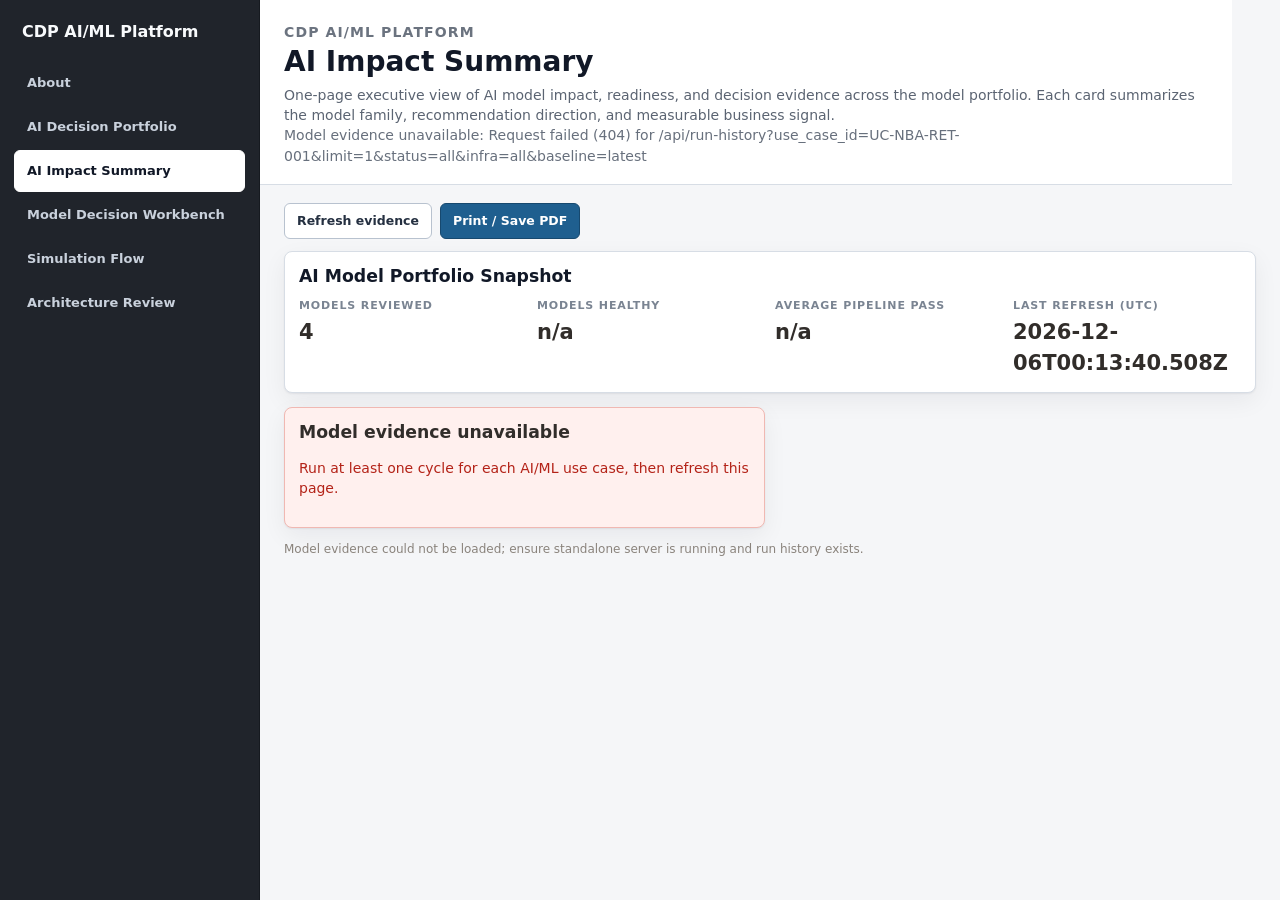
==== commit bf9e63e9: "Add enterprise CDP app experience" ====
--- a/ui/experience/business-exec-summary.html
+++ b/ui/experience/business-exec-summary.html
@@ -3,22 +3,23 @@
   <head>
     <meta charset="UTF-8" />
     <meta name="viewport" content="width=device-width, initial-scale=1.0" />
-    <title>AI Impact Summary</title>
+    <title>CDP AI/ML Platform | AI Impact Summary</title>
     <link rel="stylesheet" href="business-storyboard.css" />
     <link rel="stylesheet" href="workbench-theme.css" />
   </head>
   <body>
     <main class="shell">
       <nav class="top-nav story-nav" aria-label="Business decision journey">
-        <a href="business-home.html" title="Start with the AI model portfolio and recommended decision sequence.">AI Decision Portfolio</a>
-        <a href="business-exec-summary.html" class="is-active" title="Review portfolio-level AI impact, model health, and readiness.">AI Impact Summary</a>
-        <a href="workbench.html" title="Inspect model recommendations, impact forecasts, and evidence for each flow.">Model Decision Workbench</a>
-        <a href="index.html#simulate" title="Change model setup, run stage-by-stage simulation, and inspect live evidence.">Simulation Flow</a>
-        <a href="index.html#overview" title="Open the AI/ML runtime architecture, lineage, and reference evidence.">Architecture Reference</a>
+        <a href="about.html">About</a>
+        <a href="business-home.html">AI Decision Portfolio</a>
+        <a href="business-exec-summary.html" class="is-active">AI Impact Summary</a>
+        <a href="workbench.html">Model Decision Workbench</a>
+        <a href="index.html#simulation">Simulation Flow</a>
+        <a href="index.html#architecture">Architecture Review</a>
       </nav>
 
       <section class="hero exec-hero">
-        <p class="eyebrow">Retail + Loyalty Subscription</p>
+        <p class="eyebrow">CDP AI/ML Platform</p>
         <h1>AI Impact Summary</h1>
         <p>
           One-page executive view of AI model impact, readiness, and decision evidence across the model portfolio.
@@ -28,7 +29,7 @@
       </section>
 
       <section class="exec-toolbar" aria-label="Executive controls">
-        <button id="exec-refresh" class="btn btn-secondary" type="button">Refresh Model Evidence</button>
+        <button id="exec-refresh" class="btn btn-secondary" type="button">Refresh evidence</button>
         <button id="exec-print" class="btn btn-primary" type="button">Print / Save PDF</button>
       </section>
 
--- a/ui/experience/business-storyboard.css
+++ b/ui/experience/business-storyboard.css
@@ -17,7 +17,7 @@
   --radius-sm: 10px;
   --shadow-soft: 0 14px 30px rgba(18, 46, 71, 0.1);
   --shadow-hero: 0 24px 56px rgba(13, 45, 70, 0.22);
-  --font-main: "Avenir Next", "Trebuchet MS", "Gill Sans", sans-serif;
+  --font-main: Inter, ui-sans-serif, system-ui, -apple-system, BlinkMacSystemFont, "Segoe UI", Roboto, "Helvetica Neue", Arial, sans-serif;
 }
 
 * {
--- a/ui/experience/workbench-theme.css
+++ b/ui/experience/workbench-theme.css
@@ -16,7 +16,7 @@
   --wb-radius-md: 12px;
   --wb-radius-sm: 10px;
   --wb-shadow: 0 18px 36px rgba(20, 49, 73, 0.12);
-  --wb-font: "Avenir Next", "Trebuchet MS", "Gill Sans", sans-serif;
+  --wb-font: Inter, ui-sans-serif, system-ui, -apple-system, BlinkMacSystemFont, "Segoe UI", Roboto, "Helvetica Neue", Arial, sans-serif;
 }
 
 body {
@@ -710,7 +710,7 @@
 
   .shell::before,
   .app-shell::before {
-    content: "Customer Data AI Workbench";
+    content: "CDP AI/ML Platform";
     position: fixed;
     z-index: 9;
     top: 0;
@@ -748,7 +748,7 @@
 
   .top-nav::before,
   .wb-theme-top-nav::before {
-    content: "Customer Data AI Workbench";
+    content: "CDP AI/ML Platform";
     order: 0;
     display: block;
     margin-bottom: 2px;
@@ -845,7 +845,7 @@
 
 /* Strict Redwood correction pass: flatter Oracle-style enterprise UI. */
 :root {
-  --redwood-font: "Oracle Sans", "Helvetica Neue", Arial, sans-serif;
+  --redwood-font: Inter, ui-sans-serif, system-ui, -apple-system, BlinkMacSystemFont, "Segoe UI", Roboto, "Helvetica Neue", Arial, sans-serif;
   --redwood-bg: #f5f4f2;
   --redwood-bg-raised: #faf9f7;
   --redwood-surface: #ffffff;
@@ -1201,7 +1201,7 @@
 /* Product-grade polish: lighter system typography, tighter density, and
    constrained work surfaces so the app reads like enterprise software. */
 :root {
-  --redwood-font: "Segoe UI", -apple-system, BlinkMacSystemFont, "Roboto", "Helvetica Neue", Arial, sans-serif;
+  --redwood-font: Inter, ui-sans-serif, system-ui, -apple-system, BlinkMacSystemFont, "Segoe UI", Roboto, "Helvetica Neue", Arial, sans-serif;
 }
 
 * {
@@ -1578,7 +1578,7 @@
   --copilot-danger-text: #991b1b;
   --copilot-info-bg: #eff6ff;
   --copilot-info-text: #1d4ed8;
-  --copilot-font: Inter, ui-sans-serif, system-ui, -apple-system, BlinkMacSystemFont, "Segoe UI", sans-serif;
+  --copilot-font: Inter, ui-sans-serif, system-ui, -apple-system, BlinkMacSystemFont, "Segoe UI", Roboto, "Helvetica Neue", Arial, sans-serif;
 
   --redwood-font: var(--copilot-font);
   --redwood-bg: var(--copilot-bg);
@@ -1917,7 +1917,7 @@
 
   .shell::before,
   .app-shell::before {
-    content: "Customer Data AI Workbench";
+    content: "CDP AI/ML Platform";
     left: 260px;
     height: 72px;
     background: var(--copilot-surface);
@@ -2596,3 +2596,660 @@
   border-color: var(--rw-red);
   background-color: #fffefa;
 }
+
+/* Enterprise-grade control-plane theme.
+   This final layer intentionally replaces the softer storyboard/demo treatment
+   with a denser, higher-contrast product UI. */
+:root {
+  --ent-font: Inter, ui-sans-serif, system-ui, -apple-system, BlinkMacSystemFont, "Segoe UI", Roboto, "Helvetica Neue", Arial, sans-serif;
+  --ent-bg: #f5f6f8;
+  --ent-surface: #ffffff;
+  --ent-surface-alt: #f9fafb;
+  --ent-surface-strong: #eef2f6;
+  --ent-ink: #111827;
+  --ent-ink-2: #253041;
+  --ent-muted: #5b6472;
+  --ent-muted-2: #7a8492;
+  --ent-border: #d7dde5;
+  --ent-border-strong: #b8c2cf;
+  --ent-primary: #1f5f8f;
+  --ent-primary-dark: #17496f;
+  --ent-primary-soft: #e7f0f8;
+  --ent-accent: #9f3a2f;
+  --ent-success: #1f7a4d;
+  --ent-warning: #986a1b;
+  --ent-danger: #b42318;
+  --ent-radius: 8px;
+  --ent-radius-sm: 6px;
+  --ent-shadow: 0 1px 2px rgba(17, 24, 39, 0.06), 0 8px 24px rgba(17, 24, 39, 0.06);
+
+  --font-heading: var(--ent-font);
+  --font-body: var(--ent-font);
+  --wb-font: var(--ent-font);
+  --card: var(--ent-surface);
+  --border: var(--ent-border);
+  --shadow: var(--ent-shadow);
+  --ink-strong: var(--ent-ink);
+  --ink-muted: var(--ent-muted);
+  --accent: var(--ent-primary);
+  --accent-2: var(--ent-accent);
+  --pass: var(--ent-success);
+  --warn: var(--ent-warning);
+  --fail: var(--ent-danger);
+  --wb-bg-1: var(--ent-bg);
+  --wb-bg-2: var(--ent-surface);
+  --wb-ink-900: var(--ent-ink);
+  --wb-ink-700: var(--ent-muted);
+  --wb-ink-500: var(--ent-muted-2);
+  --wb-border: var(--ent-border);
+  --wb-surface: var(--ent-surface);
+  --wb-brand: var(--ent-primary);
+  --wb-brand-2: var(--ent-primary);
+  --wb-brand-soft: var(--ent-primary-soft);
+  --wb-good: var(--ent-success);
+  --wb-warn: var(--ent-warning);
+  --wb-bad: var(--ent-danger);
+  --wb-shadow: var(--ent-shadow);
+}
+
+html {
+  background: var(--ent-bg);
+}
+
+body {
+  font-family: var(--ent-font);
+  color: var(--ent-ink);
+  background: var(--ent-bg);
+  letter-spacing: 0;
+}
+
+.page-bg,
+.shell::before,
+.shell::after,
+.app-shell::before,
+.app-shell::after,
+.top-nav::after,
+.wb-theme-top-nav::after {
+  display: none;
+}
+
+.shell,
+.app-shell {
+  width: auto;
+  max-width: none;
+  margin: 0;
+  padding: 0 24px 28px 284px;
+}
+
+.top-nav,
+.wb-theme-top-nav {
+  position: fixed;
+  z-index: 10;
+  inset: 0 auto 0 0;
+  width: 260px;
+  display: flex;
+  flex-direction: column;
+  gap: 2px;
+  margin: 0;
+  padding: 22px 14px;
+  background: #20242b;
+  border-right: 1px solid #161a20;
+  box-shadow: none;
+}
+
+.top-nav::before,
+.wb-theme-top-nav::before {
+  content: "CDP AI/ML Platform";
+  display: block;
+  margin: 0 8px 18px;
+  color: #f8fafc;
+  font-size: 16px;
+  font-weight: 700;
+  line-height: 1.25;
+}
+
+.top-nav a,
+.wb-theme-top-nav a {
+  min-height: 42px;
+  justify-content: flex-start;
+  border: 1px solid transparent;
+  border-radius: var(--ent-radius-sm);
+  background: transparent;
+  color: #c9d1dc;
+  box-shadow: none;
+  padding: 10px 12px;
+  font-size: 13px;
+  font-weight: 600;
+  line-height: 1.25;
+}
+
+.top-nav a:hover,
+.wb-theme-top-nav a:hover {
+  background: rgba(255, 255, 255, 0.06);
+  border-color: transparent;
+  color: #ffffff;
+}
+
+.top-nav a.is-active,
+.wb-theme-top-nav a.is-active {
+  background: #ffffff;
+  border-color: #ffffff;
+  color: var(--ent-ink);
+  box-shadow: none;
+}
+
+.top-nav a.is-active:hover,
+.wb-theme-top-nav a.is-active:hover {
+  background: #ffffff;
+  border-color: #ffffff;
+  color: var(--ent-ink);
+}
+
+.top-nav a::before,
+.wb-theme-top-nav a::before,
+.top-nav a.is-active::before,
+.wb-theme-top-nav a.is-active::before,
+.story-nav a span {
+  display: none;
+}
+
+.hero {
+  margin: 0 -24px 18px;
+  padding: 22px 24px 18px;
+  border: 0;
+  border-bottom: 1px solid var(--ent-border);
+  border-radius: 0;
+  background: var(--ent-surface);
+  color: var(--ent-ink);
+  box-shadow: none;
+}
+
+.support-panel,
+.presentation-arrow-panel,
+.flow-card-grid,
+.exec-toolbar,
+.exec-portfolio,
+.exec-grid,
+.presentation-shell,
+.simulation-quickstart,
+.technical-proof-strip,
+.backend-architecture,
+.architecture-summary,
+.tiles,
+.detail-layout,
+.run-history-wrap {
+  margin-left: 0;
+  margin-right: 0;
+}
+
+.flow-card-grid,
+.exec-grid,
+.exec-portfolio-grid,
+.technical-proof-strip,
+.architecture-grid,
+.tiles {
+  width: 100%;
+}
+
+.hero h1 {
+  color: var(--ent-ink);
+  font-size: 28px;
+  font-weight: 700;
+  line-height: 1.16;
+  letter-spacing: 0;
+}
+
+.hero p,
+.subtitle,
+.hero-live-status {
+  max-width: 960px;
+  color: var(--ent-muted);
+  font-size: 14px;
+  line-height: 1.45;
+}
+
+.eyebrow,
+.label,
+.metric-label,
+.flow-card-mode,
+.history-run,
+.svg-eyebrow {
+  color: var(--ent-muted-2);
+  font-size: 11px;
+  font-weight: 700;
+  letter-spacing: 0.08em;
+}
+
+.card,
+.flow-card,
+.exec-portfolio-card,
+.exec-card,
+.support-panel,
+.presentation-path,
+.technical-proof-strip article,
+.presentation-steps,
+.backend-support-card,
+.architecture-stage-card,
+.architecture-stage-intro,
+.guided-step,
+.tile,
+.layer-card,
+.row-item,
+.history-card,
+.decision-panel,
+.stage,
+.stage-metric,
+.signal-list li,
+.impact-row,
+.backend-architecture,
+.backend-diagram,
+.stage-component-diagram,
+.architecture-summary,
+.simulation-quickstart,
+.simulation-quick-steps li,
+.runtime-banner,
+.detail-panel,
+.table-wrap {
+  border-color: var(--ent-border);
+  border-radius: var(--ent-radius);
+  background: var(--ent-surface);
+  box-shadow: var(--ent-shadow);
+}
+
+.support-panel,
+.presentation-path,
+.presentation-lede,
+.decision-panel,
+.stage-metric,
+.signal-list li,
+.impact-row,
+.backend-support-grid article,
+.simulation-quick-steps li {
+  background: var(--ent-surface-alt);
+}
+
+.presentation-shell {
+  grid-template-columns: 232px minmax(0, 1fr);
+  gap: 16px;
+}
+
+.presentation-steps {
+  top: 16px;
+  padding: 10px;
+  gap: 4px;
+  background: var(--ent-surface);
+}
+
+.presentation-steps a,
+.journey-nav a,
+.architecture-story-nav a {
+  border-color: transparent;
+  border-radius: var(--ent-radius-sm);
+  background: transparent;
+  color: var(--ent-muted);
+}
+
+.presentation-steps a:hover,
+.journey-nav a:hover,
+.architecture-story-nav a:hover {
+  background: var(--ent-surface-strong);
+  color: var(--ent-ink);
+}
+
+.presentation-steps a.is-active,
+.journey-nav a.is-active,
+.architecture-story-nav a.is-active {
+  border-color: var(--ent-primary);
+  background: var(--ent-primary-soft);
+  color: var(--ent-primary-dark);
+  box-shadow: inset 3px 0 0 var(--ent-primary);
+}
+
+.presentation-steps strong,
+.simulation-quick-steps strong {
+  color: var(--ent-primary-dark);
+}
+
+.simulation-quickstart {
+  grid-template-columns: minmax(280px, 0.9fr) minmax(520px, 1.4fr);
+  margin: 16px 0;
+  padding: 16px;
+}
+
+.simulation-quickstart-copy h2,
+.flow-card h2,
+.exec-portfolio-card h2,
+.exec-card h2,
+.support-panel h3,
+.presentation-path h3,
+.presentation-lede h2,
+.section-head h2,
+.architecture-summary h2,
+.technical-proof-strip strong,
+.decision-panel h3 {
+  color: var(--ent-ink);
+  font-weight: 700;
+  letter-spacing: 0;
+}
+
+.simulation-quickstart-copy p,
+.flow-card p,
+.flow-card li,
+.support-panel p,
+.presentation-path li,
+.presentation-lede p,
+.section-head p,
+.architecture-summary p,
+.technical-proof-strip p,
+.decision-panel p,
+.exec-decision,
+.exec-context,
+.exec-health,
+.exec-meta {
+  color: var(--ent-muted);
+}
+
+.action-btn,
+.btn,
+.flow-card a,
+.support-link,
+.presentation-path a,
+.exec-link,
+.journey-nav a {
+  min-height: 36px;
+  border-radius: var(--ent-radius-sm);
+  border: 1px solid var(--ent-border-strong);
+  background: var(--ent-surface);
+  color: var(--ent-ink-2);
+  box-shadow: none;
+  font-weight: 700;
+}
+
+.action-btn:not(.alt),
+.btn-primary,
+.flow-card a,
+.support-link,
+.presentation-path a,
+.exec-link {
+  border-color: var(--ent-primary-dark);
+  background: var(--ent-primary);
+  color: #ffffff;
+}
+
+.action-btn:not(.alt):hover,
+.btn-primary:hover,
+.flow-card a:hover,
+.support-link:hover,
+.presentation-path a:hover,
+.exec-link:hover {
+  background: var(--ent-primary-dark);
+  border-color: var(--ent-primary-dark);
+  color: #ffffff;
+}
+
+.action-btn.alt,
+.btn-secondary {
+  background: var(--ent-surface);
+  border-color: var(--ent-border-strong);
+  color: var(--ent-ink-2);
+}
+
+.action-btn.alt:hover,
+.btn-secondary:hover {
+  background: var(--ent-surface-strong);
+  border-color: var(--ent-border-strong);
+}
+
+.action-btn:disabled,
+.btn:disabled,
+button:disabled,
+input:disabled,
+select:disabled {
+  opacity: 0.72;
+  cursor: not-allowed;
+  filter: grayscale(0.15);
+}
+
+#use-case-select,
+#enterprise-profile-select,
+#run-seed,
+#run-runtime-mode,
+#run-scenario-id,
+#run-history-limit,
+#run-history-status,
+#run-history-infra,
+#run-history-baseline,
+.history-filters select,
+.history-filters input[type="text"] {
+  min-height: 38px;
+  border: 1px solid var(--ent-border-strong);
+  border-radius: var(--ent-radius-sm);
+  background-color: var(--ent-surface);
+  color: var(--ent-ink);
+  font-family: var(--ent-font);
+  font-size: 13px;
+  box-shadow: none;
+}
+
+#use-case-select,
+#enterprise-profile-select,
+#run-runtime-mode,
+#run-scenario-id,
+#run-history-limit,
+#run-history-status,
+#run-history-infra,
+#run-history-baseline,
+.history-filters select {
+  background-image:
+    url("data:image/svg+xml,%3Csvg xmlns='http://www.w3.org/2000/svg' width='18' height='18' viewBox='0 0 24 24' fill='none' stroke='%235b6472' stroke-width='2.4' stroke-linecap='round' stroke-linejoin='round'%3E%3Cpath d='m6 9 6 6 6-6'/%3E%3C/svg%3E");
+  background-position: calc(100% - 10px) 50%;
+  background-repeat: no-repeat;
+  background-size: 18px 18px;
+}
+
+#use-case-select:hover,
+#enterprise-profile-select:hover,
+#run-runtime-mode:hover,
+#run-scenario-id:hover,
+#run-history-limit:hover,
+#run-history-status:hover,
+#run-history-infra:hover,
+#run-history-baseline:hover,
+.history-filters select:hover,
+.history-filters input[type="text"]:hover {
+  border-color: var(--ent-primary);
+  background-color: #ffffff;
+}
+
+button:focus-visible,
+input:focus-visible,
+select:focus-visible,
+a:focus-visible {
+  outline: 2px solid rgba(31, 95, 143, 0.32);
+  outline-offset: 2px;
+}
+
+.status.pass,
+.tag-good,
+.flow-card-mode {
+  background: #e7f6ee;
+  border-color: #b9ddca;
+  color: var(--ent-success);
+}
+
+.status.warn,
+.tag-watch,
+.flow-card-mode.is-pending {
+  background: #fff5df;
+  border-color: #e6c985;
+  color: var(--ent-warning);
+}
+
+.status.fail,
+.tag-risk,
+.exec-card-error {
+  background: #fff0ee;
+  border-color: #f0b8b2;
+  color: var(--ent-danger);
+}
+
+.table th,
+.data-table th,
+.recommendation-table th {
+  background: var(--ent-surface-strong);
+  color: var(--ent-ink-2);
+  font-weight: 700;
+}
+
+.table td,
+.data-table td,
+.recommendation-table td {
+  border-color: var(--ent-border);
+  color: var(--ent-ink);
+}
+
+.flow-pill {
+  border-color: var(--ent-border);
+  border-radius: var(--ent-radius-sm);
+  background: var(--ent-surface-alt);
+  color: var(--ent-ink-2);
+}
+
+.mode-toggle {
+  border-color: var(--ent-border);
+  border-radius: var(--ent-radius);
+  background: var(--ent-surface-strong);
+}
+
+.mode-btn {
+  border-radius: var(--ent-radius-sm);
+  color: var(--ent-muted);
+}
+
+.mode-btn.is-active {
+  background: var(--ent-primary);
+  color: #ffffff;
+  transform: none;
+}
+
+.backend-architecture-svg,
+.stage-architecture-svg {
+  font-family: var(--ent-font);
+}
+
+.backend-diagram figcaption,
+.stage-component-diagram figcaption {
+  border-top-color: var(--ent-border);
+  color: var(--ent-muted);
+}
+
+@media (max-width: 980px) {
+  .shell,
+  .app-shell {
+    padding: 0 14px 20px;
+  }
+
+  .top-nav,
+  .wb-theme-top-nav {
+    position: sticky;
+    top: 0;
+    width: auto;
+    flex-direction: row;
+    overflow-x: auto;
+    padding: 10px;
+    margin: 0 -14px 14px;
+    border-right: 0;
+    border-bottom: 1px solid #161a20;
+  }
+
+  .top-nav::before,
+  .wb-theme-top-nav::before {
+    display: none;
+  }
+
+  .top-nav a,
+  .wb-theme-top-nav a {
+    flex: 0 0 auto;
+  }
+
+  .hero {
+    margin: 0 -14px 14px;
+    padding: 18px 14px;
+  }
+
+  .simulation-quickstart,
+  .presentation-shell,
+  .technical-proof-strip,
+  .flow-card-grid,
+  .exec-grid,
+  .exec-portfolio-grid,
+  .controls,
+  .tiles,
+  .architecture-grid,
+  .detail-layout {
+    grid-template-columns: 1fr;
+  }
+
+  .simulation-quick-steps {
+    grid-template-columns: 1fr;
+  }
+
+  .simulation-quick-steps li,
+  .simulation-quick-actions .action-btn {
+    width: 100%;
+  }
+}
+
+/* Final app header pass shared by portfolio and impact pages. */
+.top-nav::before,
+.wb-theme-top-nav::before {
+  content: "CDP AI/ML Platform";
+}
+
+.hero {
+  min-height: 126px;
+  display: flex;
+  flex-direction: column;
+  justify-content: center;
+}
+
+.hero h1 {
+  margin: 4px 0 6px;
+}
+
+.btn,
+.support-link,
+.action-btn {
+  white-space: nowrap;
+}
+
+/* Keep the portfolio presentation path readable in the fixed enterprise shell. */
+.presentation-arrow-panel {
+  grid-template-columns: minmax(0, 1fr);
+  align-items: start;
+}
+
+.presentation-arrow-flow {
+  grid-template-columns: repeat(5, minmax(130px, 1fr));
+  gap: 8px;
+  width: 100%;
+}
+
+.presentation-arrow-flow li,
+.presentation-arrow-flow li + li,
+.presentation-arrow-flow li:first-child,
+.presentation-arrow-flow li:last-child {
+  min-width: 0;
+  margin-left: 0;
+  padding: 10px 12px;
+  border-radius: var(--ent-radius-sm);
+}
+
+.presentation-arrow-flow li::before,
+.presentation-arrow-flow li::after {
+  display: none;
+}
+
+.presentation-arrow-panel .support-actions {
+  justify-content: flex-start;
+}
